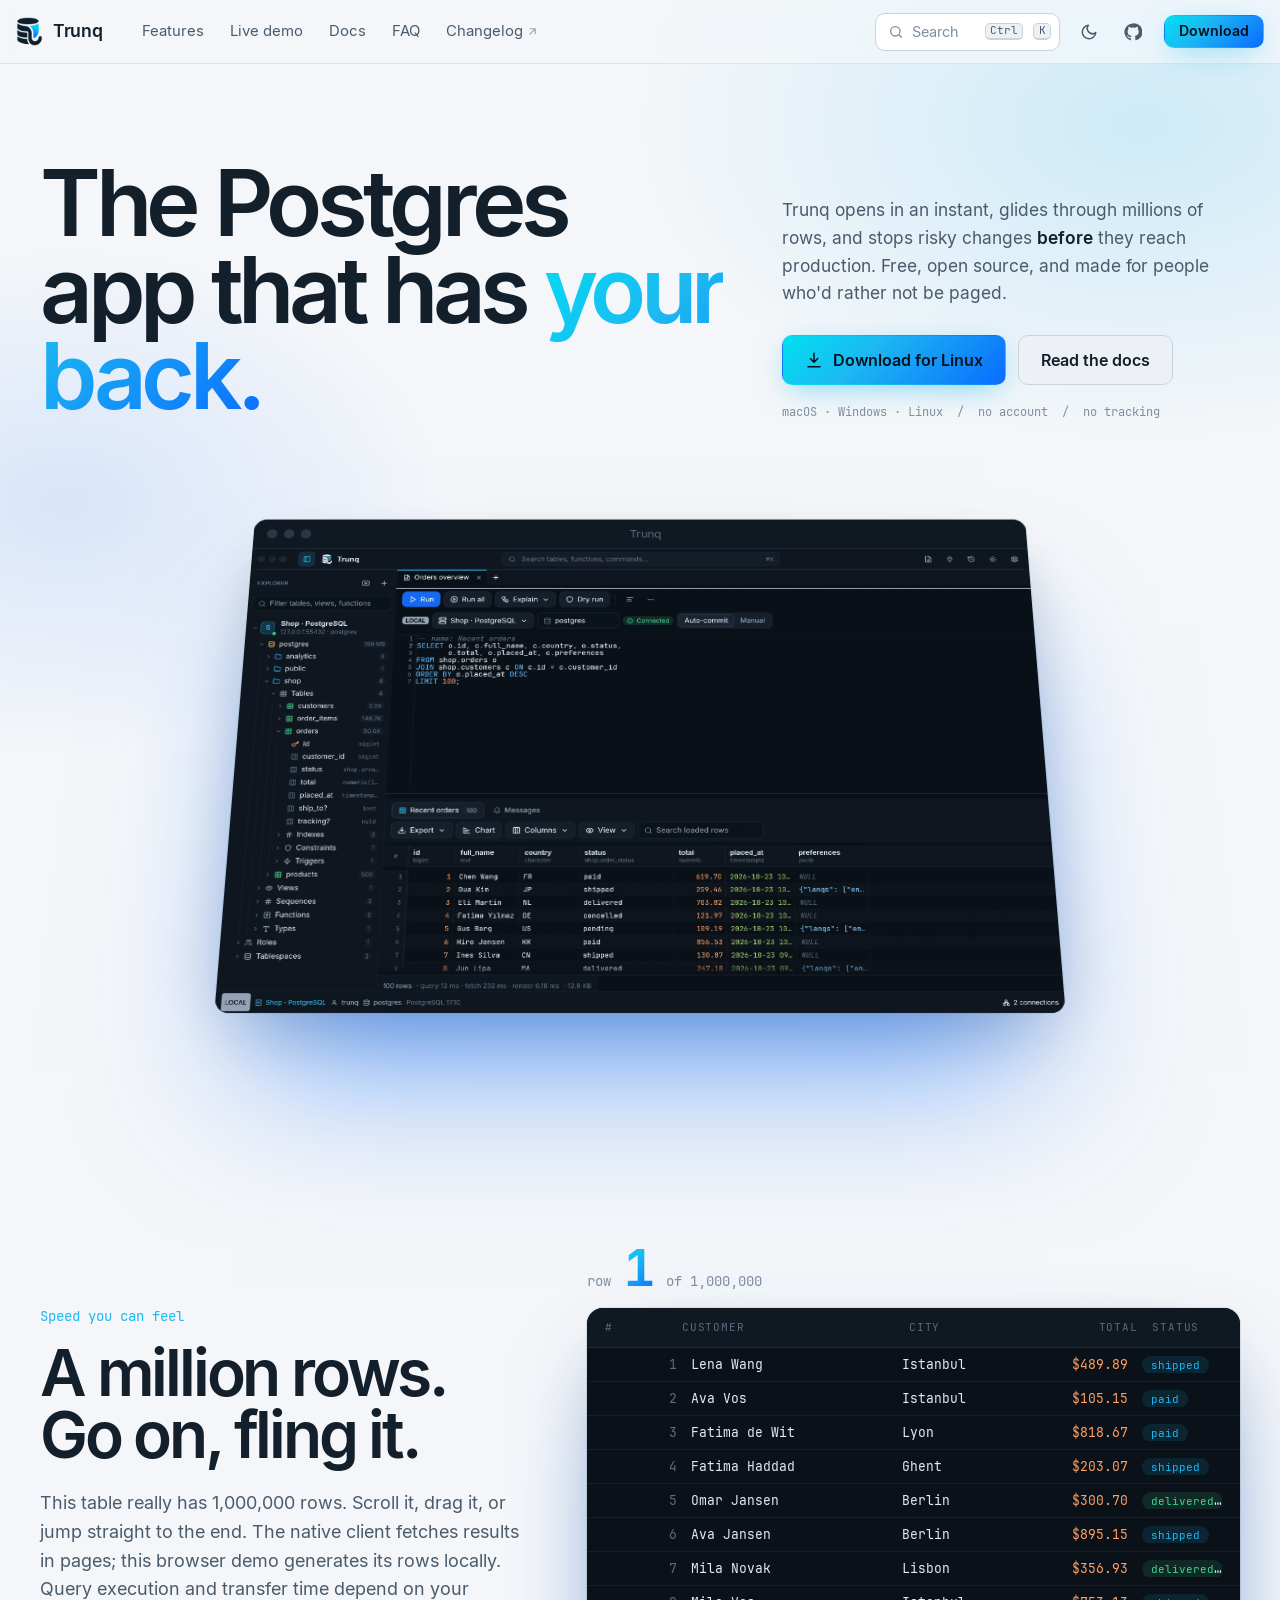
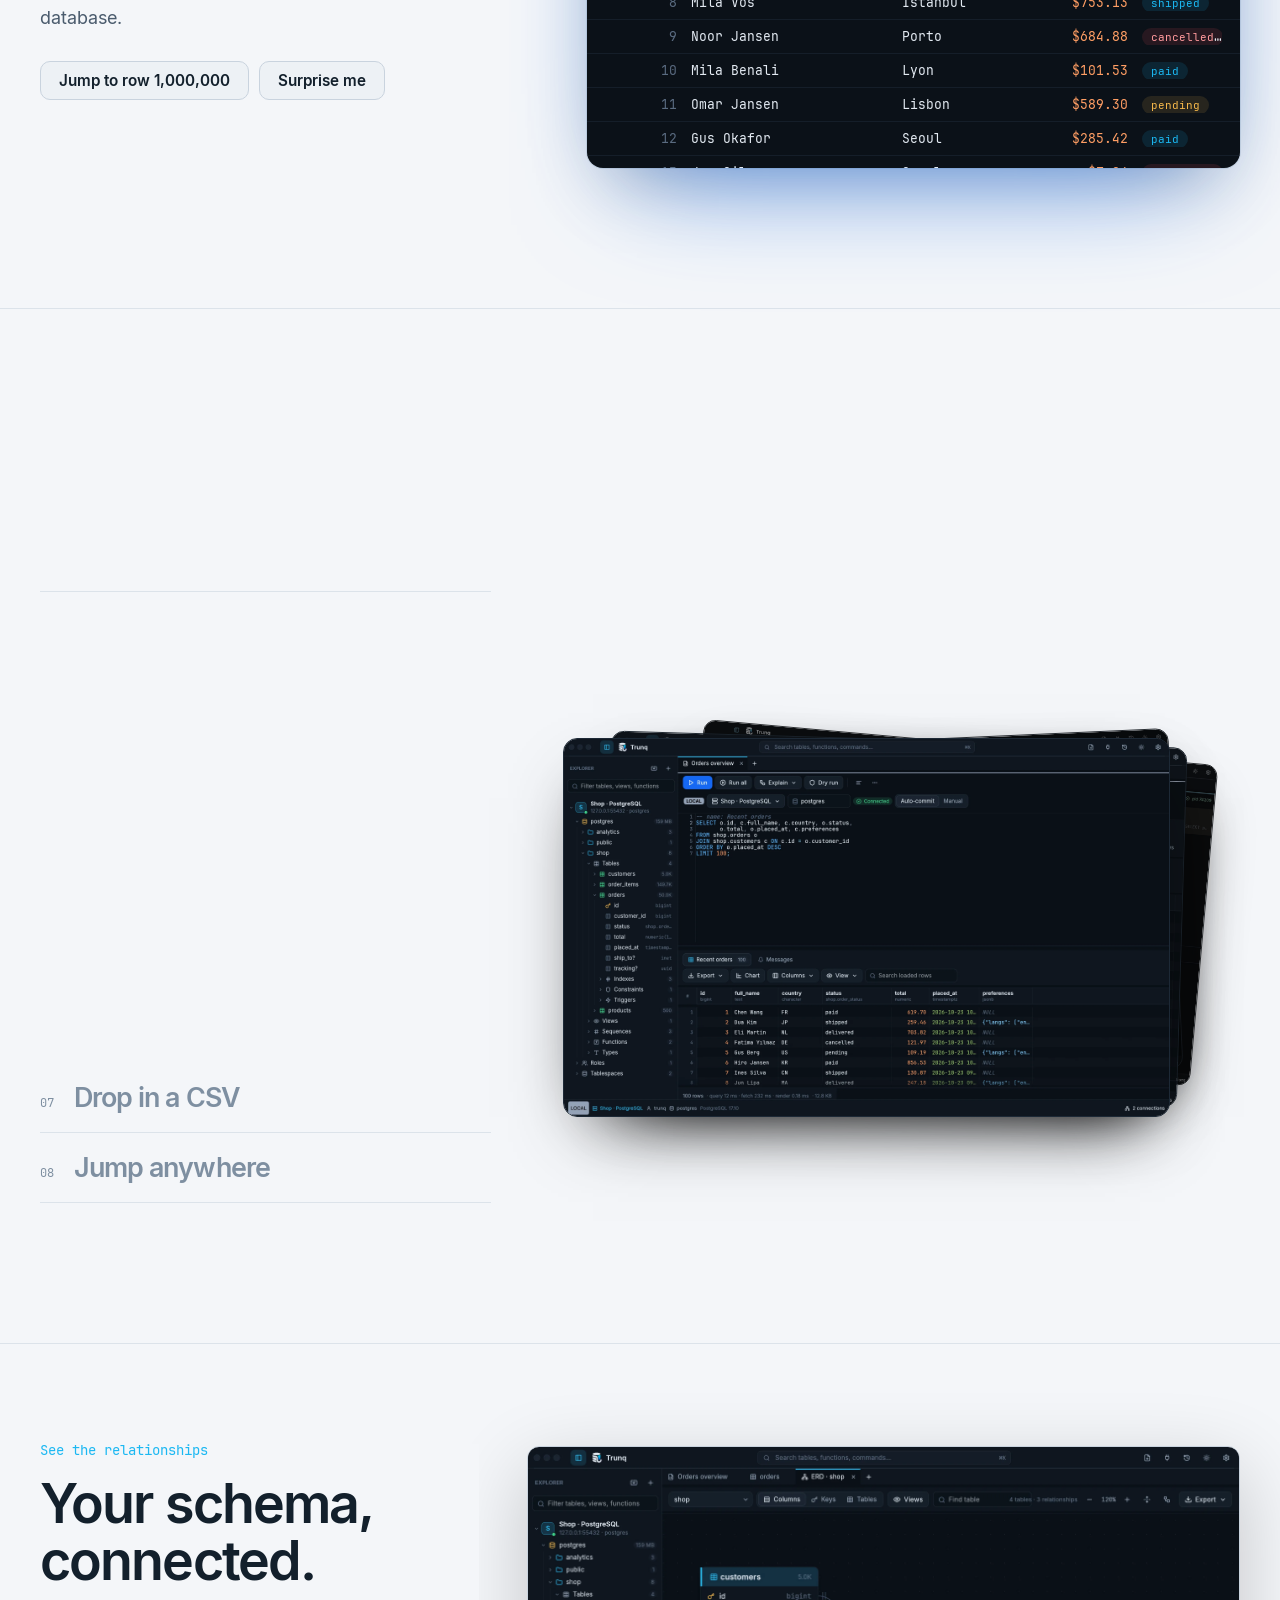
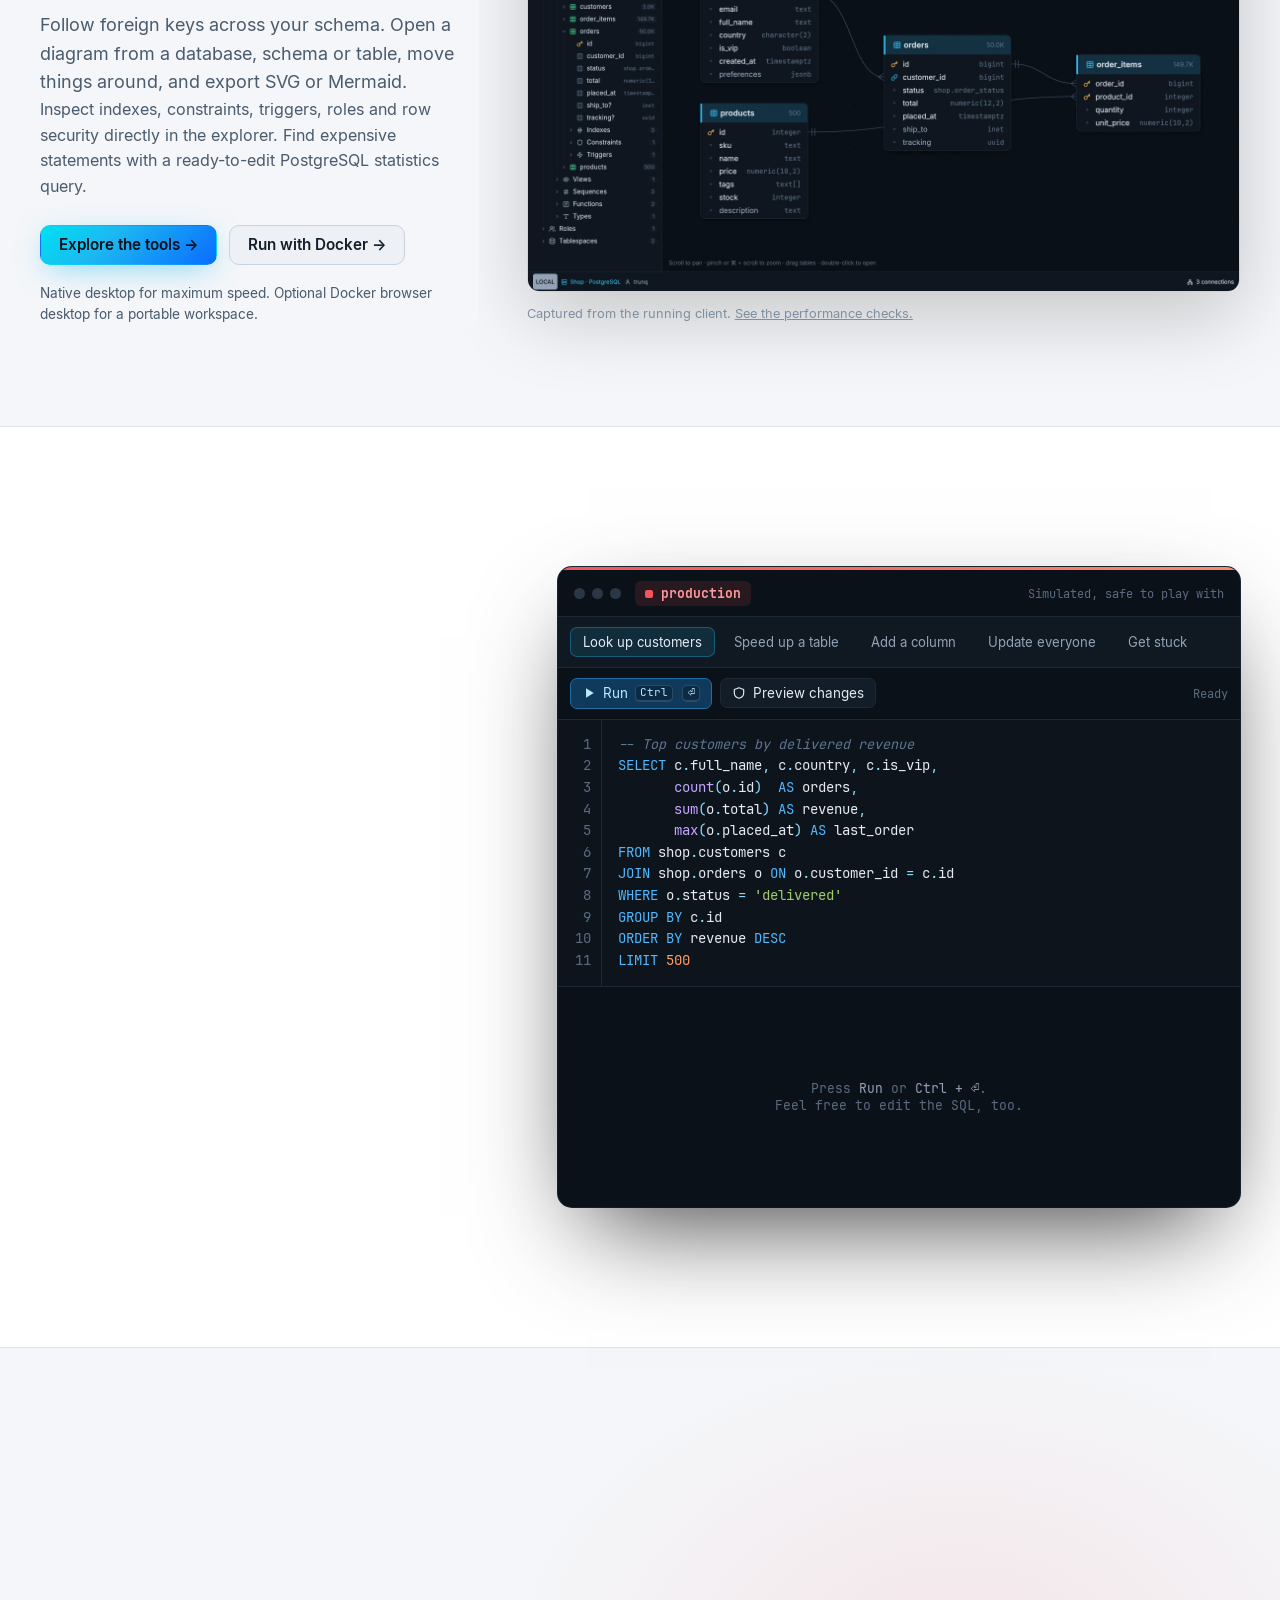
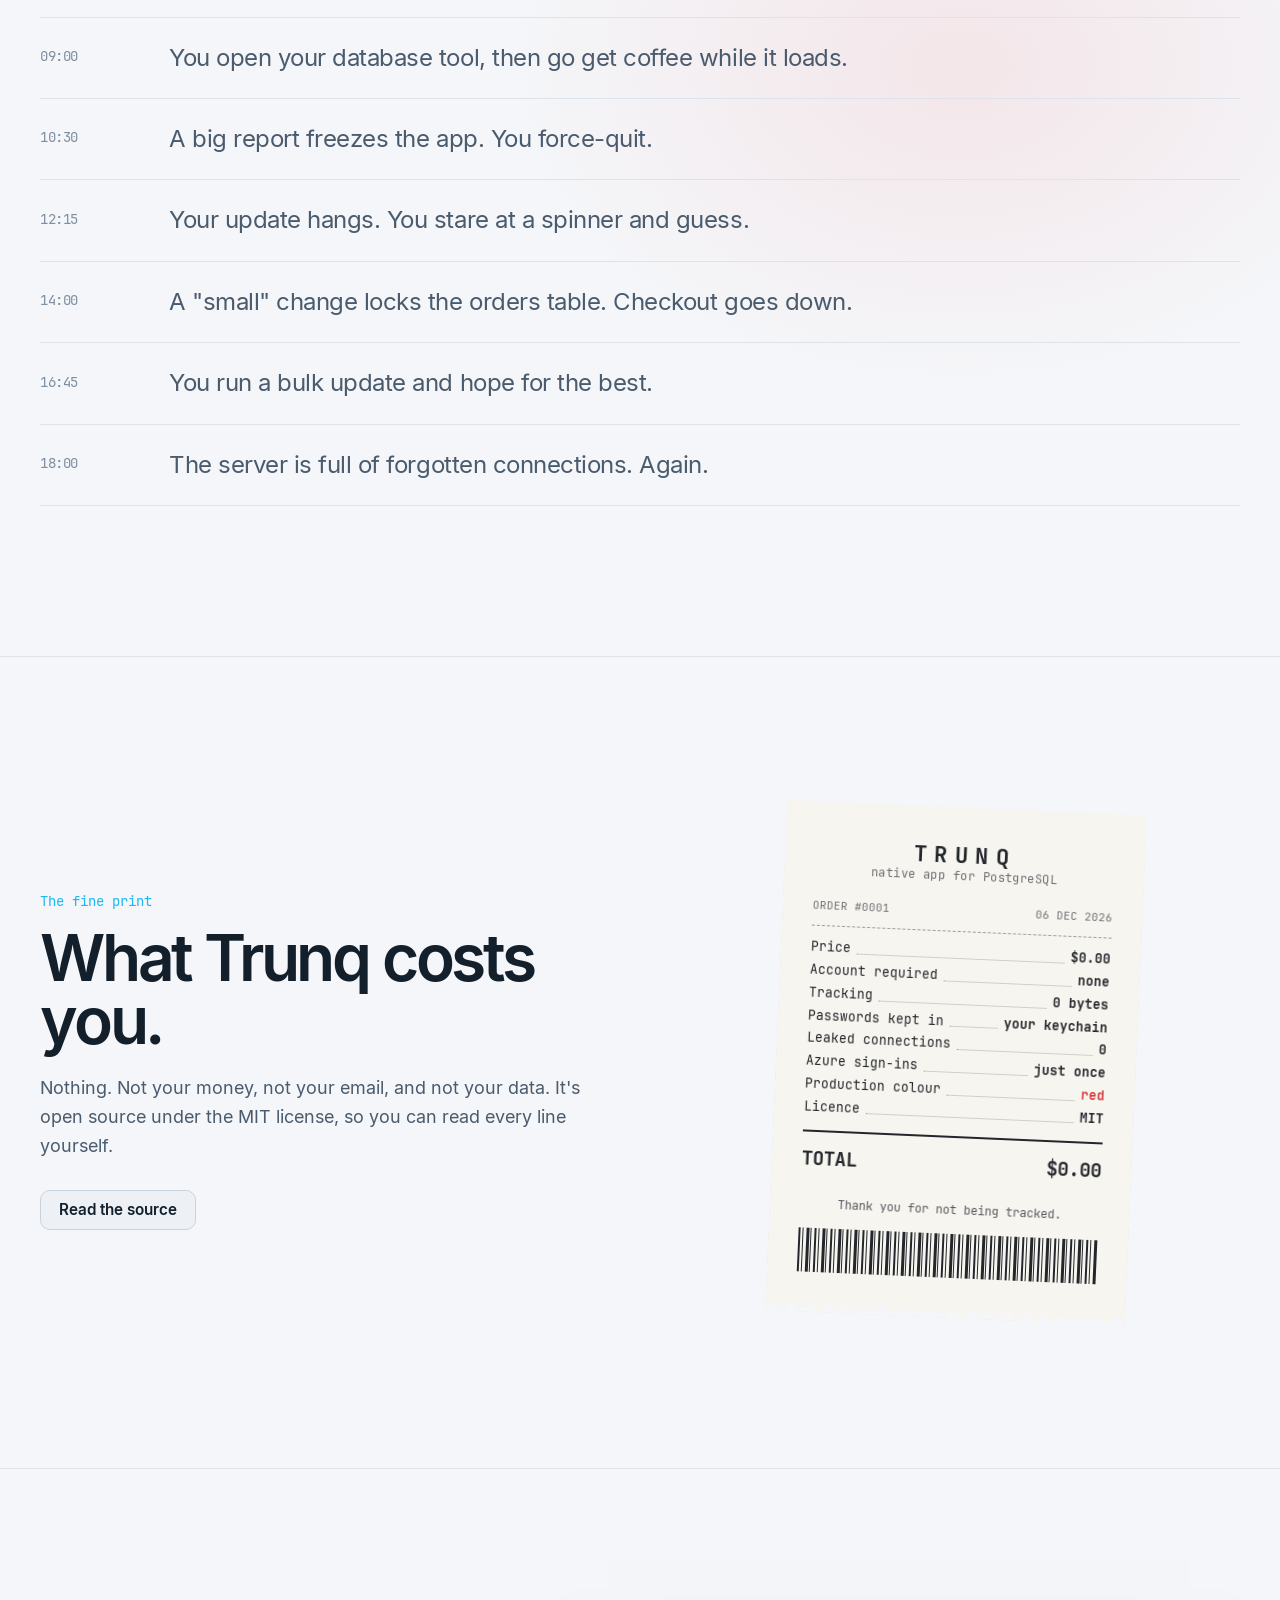
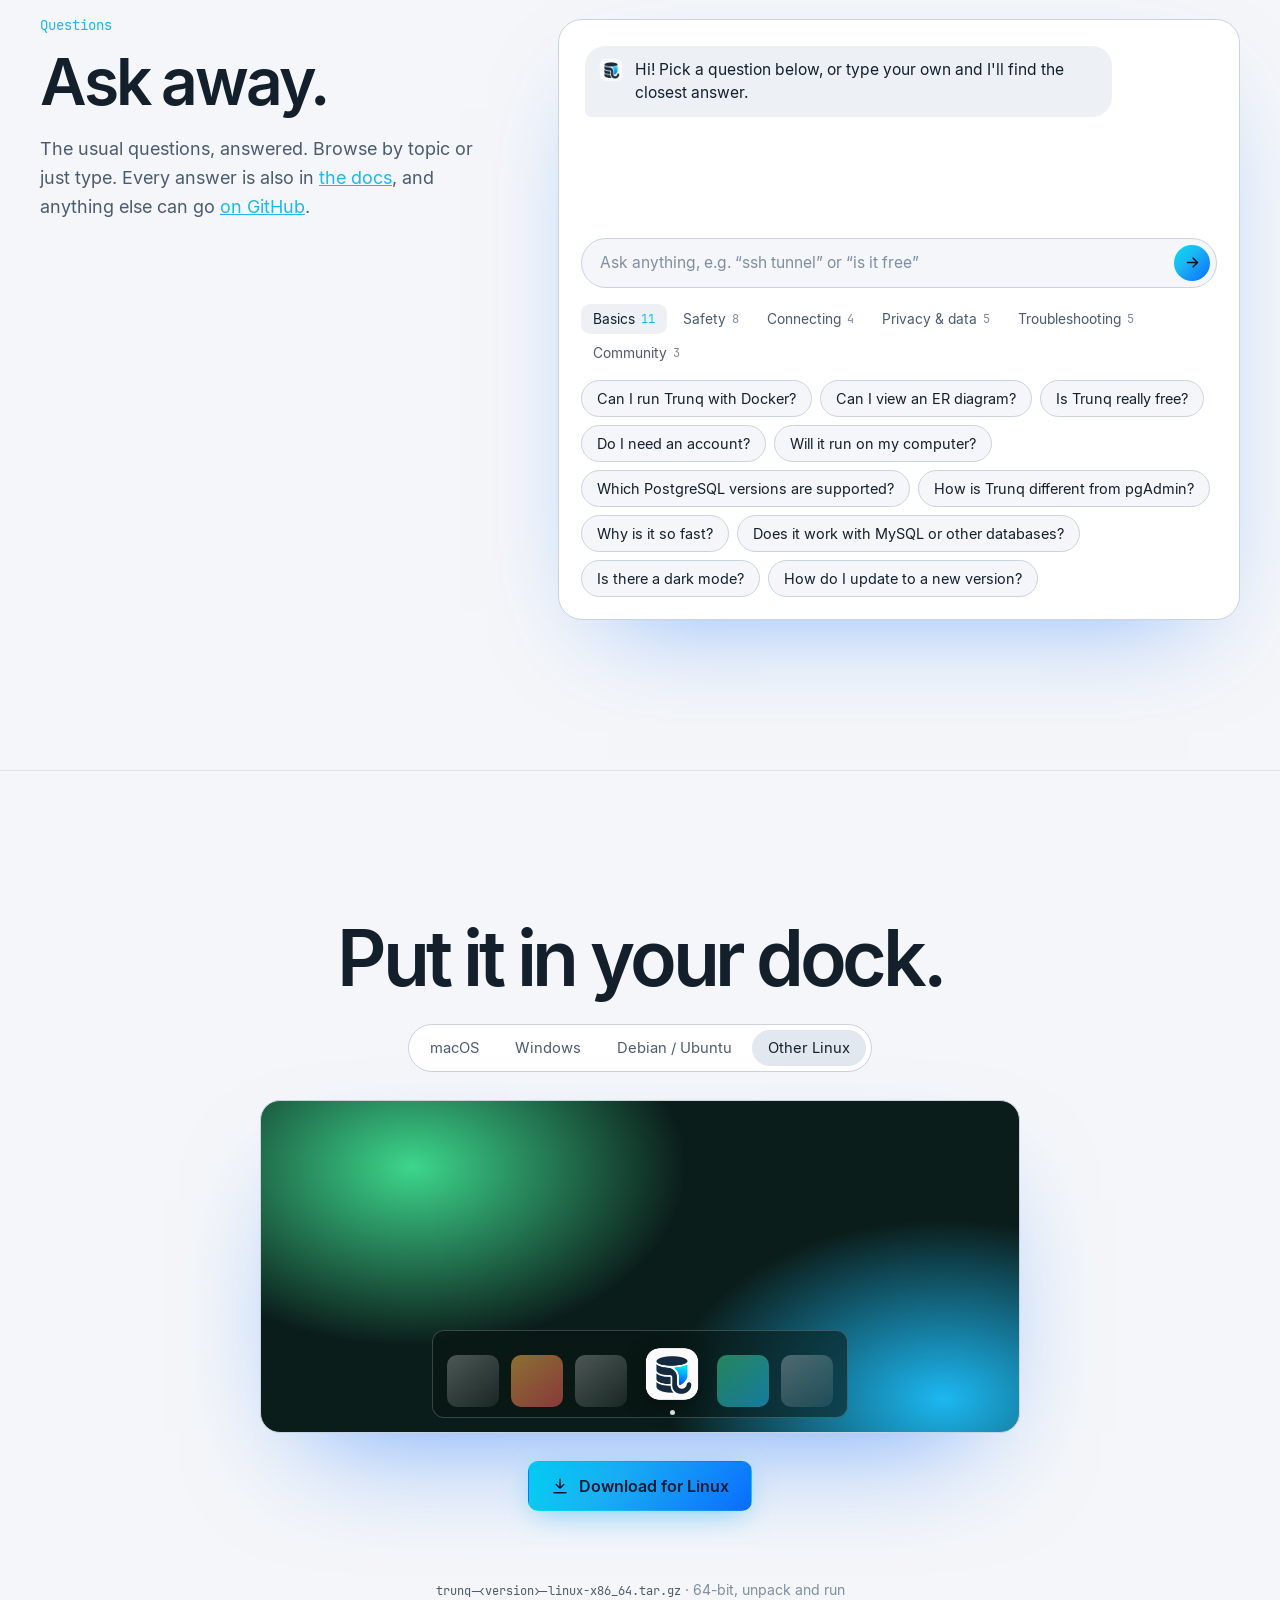
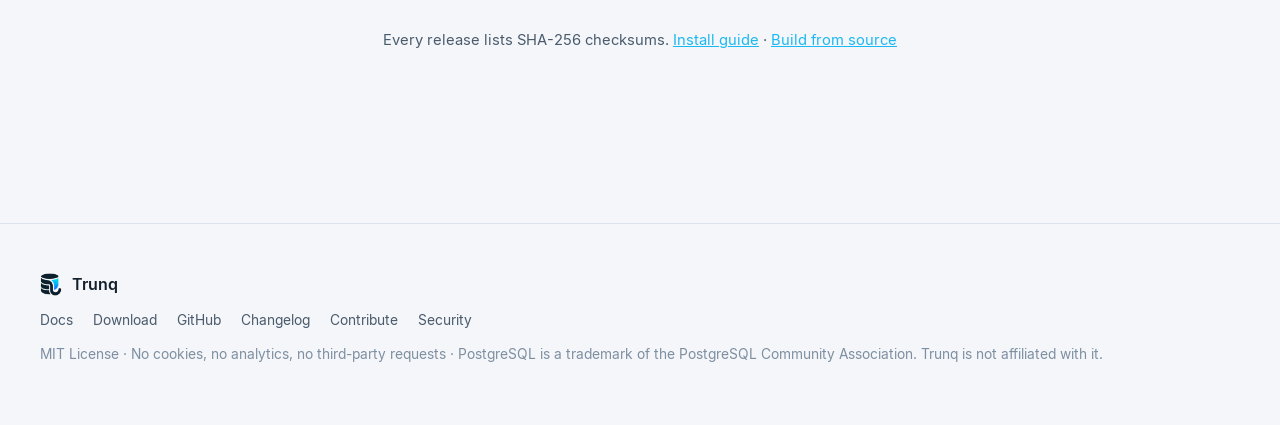
==== website/index.html @ c8d18f9e "Initial commit Co-Authored-By: Claude Opus 5.5 <noreply@anthropic.com>" ====
<!doctype html>
<html lang="en" data-theme="dark">
<head>
  <meta charset="utf-8">
  <meta name="viewport" content="width=device-width, initial-scale=1">
  <title>Trunq: the fast, safe PostgreSQL app</title>
  <meta name="description" content="Trunq is a free, open-source desktop app for PostgreSQL. It pages through huge tables and warns before risky schema changes. For macOS, Windows and Linux.">
  <meta name="theme-color" content="#070B11">
  <meta property="og:title" content="Trunq: the PostgreSQL app that has your back">
  <meta property="og:description" content="Fast, free and open source. Paged results, native rendering and PostgreSQL safety tools.">
  <meta property="og:image" content="assets/shots/query.webp">
  <meta property="og:type" content="website">
  <link rel="icon" type="image/png" href="assets/favicon.png">
  <link rel="apple-touch-icon" href="assets/apple-touch-icon.png">
  <link rel="preload" href="fonts/Inter-Regular.woff2" as="font" type="font/woff2" crossorigin>
  <link rel="preload" href="fonts/Inter-SemiBold.woff2" as="font" type="font/woff2" crossorigin>
  <link rel="stylesheet" href="styles.css">
  <script>
    (function () {
      var t = localStorage.getItem("trunq-theme") ||
        (matchMedia("(prefers-color-scheme: light)").matches ? "light" : "dark");
      document.documentElement.dataset.theme = t;
      document.documentElement.classList.add("js");
    })();
  </script>
</head>
<body>
<a class="skip" href="#main">Skip to content</a>

<header class="bar" data-bar>
  <div class="bar__inner">
    <a class="brand" href="./" aria-label="Trunq home">
      <img class="brand__logo logo-on-dark" src="assets/logo-light.png" alt="" width="27" height="29">
      <img class="brand__logo logo-on-light" src="assets/logo-dark.png" alt="" width="27" height="29">
      <span>Trunq</span>
    </a>
    <nav class="bar__nav" aria-label="Primary">
      <a href="#tour" data-spy="speed tour">Features</a>
      <a href="#try" data-spy="try">Live demo</a>
      <a href="docs/">Docs</a>
      <a href="#faq" data-spy="faq">FAQ</a>
      <a href="https://github.com/IssamElNass/trunq/blob/main/CHANGELOG.md" rel="noopener">Changelog<svg class="ext" viewBox="0 0 24 24" aria-hidden="true"><path d="M7 17 17 7M8 7h9v9"/></svg></a>
    </nav>
    <div class="bar__actions">
      <button class="palette-trigger" type="button" data-open-palette aria-label="Search">
        <svg viewBox="0 0 24 24" aria-hidden="true"><circle cx="11" cy="11" r="7"/><path d="m20 20-3.5-3.5"/></svg>
        <span class="palette-trigger__label">Search</span>
        <kbd data-mod>⌘</kbd><kbd>K</kbd>
      </button>
      <button class="icon-btn bar__desk-only" type="button" data-theme-toggle aria-label="Switch theme" data-tip="Switch theme">
        <svg class="i-sun" viewBox="0 0 24 24" aria-hidden="true"><circle cx="12" cy="12" r="4"/><path d="M12 2v2M12 20v2M4.9 4.9l1.4 1.4M17.7 17.7l1.4 1.4M2 12h2M20 12h2M4.9 19.1l1.4-1.4M17.7 6.3l1.4-1.4"/></svg>
        <svg class="i-moon" viewBox="0 0 24 24" aria-hidden="true"><path d="M21 12.8A9 9 0 1 1 11.2 3a7 7 0 0 0 9.8 9.8z"/></svg>
      </button>
      <a class="icon-btn bar__desk-only" href="https://github.com/IssamElNass/trunq" aria-label="Trunq on GitHub" data-tip="Source on GitHub">
        <svg viewBox="0 0 24 24" aria-hidden="true" class="fill"><path d="M12 .5a11.5 11.5 0 0 0-3.6 22.4c.6.1.8-.3.8-.6v-2c-3.2.7-3.9-1.5-3.9-1.5-.5-1.3-1.3-1.7-1.3-1.7-1-.7.1-.7.1-.7 1.2.1 1.8 1.2 1.8 1.2 1 1.8 2.8 1.3 3.5 1 .1-.8.4-1.3.7-1.6-2.6-.3-5.3-1.3-5.3-5.7 0-1.3.5-2.3 1.2-3.1-.1-.3-.5-1.5.1-3.1 0 0 1-.3 3.2 1.2a11 11 0 0 1 5.8 0c2.2-1.5 3.2-1.2 3.2-1.2.6 1.6.2 2.8.1 3.1.8.8 1.2 1.9 1.2 3.1 0 4.4-2.7 5.4-5.3 5.7.4.4.8 1.1.8 2.2v3.3c0 .3.2.7.8.6A11.5 11.5 0 0 0 12 .5z"/></svg>
      </a>
      <a class="btn btn--primary btn--sm bar__download" href="#download">Download</a>
      <button class="menu-btn" type="button" aria-expanded="false" aria-controls="site-menu" data-menu-btn>
        <span class="menu-btn__icon" aria-hidden="true"><i></i><i></i></span>Menu
      </button>
    </div>
  </div>
  <div class="sheet" id="site-menu" data-menu hidden>
    <nav class="sheet__nav" aria-label="Menu">
      <a href="#tour" data-spy="speed tour"><b>Features</b><span>What Trunq does for you</span></a>
      <a href="#try" data-spy="try"><b>Live demo</b><span>Try it in your browser</span></a>
      <a href="docs/"><b>Docs</b><span>Install it and learn the ropes</span></a>
      <a href="#faq" data-spy="faq"><b>FAQ</b><span>Quick answers to common questions</span></a>
      <a href="https://github.com/IssamElNass/trunq/blob/main/CHANGELOG.md" rel="noopener"><b>Changelog<svg class="ext" viewBox="0 0 24 24" aria-hidden="true"><path d="M7 17 17 7M8 7h9v9"/></svg></b><span>What's new in each release</span></a>
    </nav>
    <div class="sheet__foot">
      <a class="btn btn--primary" href="#download" data-menu-close>Download Trunq</a>
      <a class="btn btn--ghost" href="https://github.com/IssamElNass/trunq"><svg viewBox="0 0 24 24" aria-hidden="true" class="fill"><path d="M12 .5a11.5 11.5 0 0 0-3.6 22.4c.6.1.8-.3.8-.6v-2c-3.2.7-3.9-1.5-3.9-1.5-.5-1.3-1.3-1.7-1.3-1.7-1-.7.1-.7.1-.7 1.2.1 1.8 1.2 1.8 1.2 1 1.8 2.8 1.3 3.5 1 .1-.8.4-1.3.7-1.6-2.6-.3-5.3-1.3-5.3-5.7 0-1.3.5-2.3 1.2-3.1-.1-.3-.5-1.5.1-3.1 0 0 1-.3 3.2 1.2a11 11 0 0 1 5.8 0c2.2-1.5 3.2-1.2 3.2-1.2.6 1.6.2 2.8.1 3.1.8.8 1.2 1.9 1.2 3.1 0 4.4-2.7 5.4-5.3 5.7.4.4.8 1.1.8 2.2v3.3c0 .3.2.7.8.6A11.5 11.5 0 0 0 12 .5z"/></svg> GitHub</a>
      <button class="btn btn--ghost" type="button" data-theme-toggle><svg class="i-sun" viewBox="0 0 24 24" aria-hidden="true"><circle cx="12" cy="12" r="4"/><path d="M12 2v2M12 20v2M4.9 4.9l1.4 1.4M17.7 17.7l1.4 1.4M2 12h2M20 12h2M4.9 19.1l1.4-1.4M17.7 6.3l1.4-1.4"/></svg><svg class="i-moon" viewBox="0 0 24 24" aria-hidden="true"><path d="M21 12.8A9 9 0 1 1 11.2 3a7 7 0 0 0 9.8 9.8z"/></svg> Theme</button>
    </div>
  </div>
</header>

<main id="main">
<svg class="trunk" data-trunk aria-hidden="true"><defs><linearGradient id="trunk-grad" x1="0" y1="0" x2="0" y2="1"><stop offset="0" stop-color="#00E0F0"/><stop offset=".5" stop-color="#1CB8F2"/><stop offset="1" stop-color="#0A6CFF"/></linearGradient></defs><path class="trunk__ghost"/><path class="trunk__ink"/><circle class="trunk__tip" r="5"/></svg>

<!-- ───────────── Hero ───────────── -->
<section class="hero" aria-labelledby="hero-title">
  <div class="wrap hero__top">
    <h1 id="hero-title">The Postgres app that has <span class="grad-text">your back.</span></h1>
    <div class="hero__side">
      <p class="lede">
        Trunq opens in an instant, glides through millions of rows, and stops risky changes
        <em>before</em> they reach production. Free, open source, and made for people who'd rather not be paged.
      </p>
      <div class="hero__cta">
        <a class="btn btn--primary btn--lg" href="#download">
          <svg viewBox="0 0 24 24" aria-hidden="true"><path d="M12 3v12m0 0-5-5m5 5 5-5M4 21h16"/></svg>
          <span data-os-label>Download Trunq</span>
        </a>
        <a class="btn btn--ghost btn--lg" href="docs/">Read the docs</a>
      </div>
      <p class="hero__meta">macOS · Windows · Linux &nbsp;/&nbsp; no account &nbsp;/&nbsp; no tracking</p>
    </div>
  </div>

  <div class="wrap">
    <figure class="unfold" data-unfold>
      <div class="unfold__stage">
        <div class="window">
          <div class="window__bar" aria-hidden="true"><span class="lights"><i></i><i></i><i></i></span><span>Trunq</span></div>
          <div class="window__body">
            <img src="assets/shots/query.webp" alt="The Trunq app: a SQL editor on top and a results table below, with a sidebar listing databases." width="1600" height="1000" fetchpriority="high">
            <span class="pin" style="--x: 52%; --y: 2%" data-pin="1">1</span>
            <span class="pin" style="--x: 40%; --y: 10.8%" data-pin="2">2</span>
            <span class="pin" style="--x: 62%; --y: 70%" data-pin="3">3</span>
            <span class="pin" style="--x: 4%; --y: 98%" data-pin="4">4</span>
          </div>
        </div>
      </div>
      <svg class="unfold__lines" data-pin-lines aria-hidden="true"></svg>
      <ol class="annotations">
        <li data-for="1" data-side="right"><b>Find anything</b>Tables, views and commands, one shortcut away.</li>
        <li data-for="2" data-side="left"><b>Try before you commit</b>Preview a change, then it's undone for you.</li>
        <li data-for="3" data-side="right"><b>Never freezes</b>Rows keep coming as you scroll, millions of them.</li>
        <li data-for="4" data-side="left"><b>Know where you are</b>Production can be red, everywhere, always.</li>
      </ol>
    </figure>
  </div>
</section>

<!-- ───────────── Million rows ───────────── -->
<section class="million" id="speed" aria-labelledby="million-title" data-trunk-stop>
  <div class="wrap million__inner">
    <div class="million__copy">
      <p class="eyebrow">Speed you can feel</p>
      <h2 id="million-title">A million rows.<br>Go on, fling it.</h2>
      <p class="lede">This table really has 1,000,000 rows. Scroll it, drag it, or jump straight to the end. The native client fetches results in pages; this browser demo generates its rows locally. Query execution and transfer time depend on your database.</p>
      <div class="million__actions">
        <button class="btn btn--ghost" type="button" data-jump="end">Jump to row 1,000,000</button>
        <button class="btn btn--ghost" type="button" data-jump="random">Surprise me</button>
      </div>
    </div>
    <div class="million__table">
      <div class="million__counter" aria-live="off"><span>row</span><b data-row-now>1</b><span>of 1,000,000</span></div>
      <div class="vgrid" data-vgrid tabindex="0" role="region" aria-label="A table with one million rows. Use arrow keys or Page Up / Page Down to scroll.">
        <div class="vgrid__head" aria-hidden="true"><span>#</span><span>customer</span><span>city</span><span>total</span><span>status</span></div>
        <div class="vgrid__scroll" data-vgrid-scroll><div class="vgrid__spacer" data-vgrid-spacer></div><div class="vgrid__rows" data-vgrid-rows></div></div>
      </div>
    </div>
  </div>
</section>

<!-- ───────────── Feature deck ───────────── -->
<section class="deck-sec" id="tour" aria-labelledby="deck-title" data-trunk-stop>
  <div class="wrap">
    <header class="deck-head">
      <p class="eyebrow">Everything, one app</p>
      <h2 id="deck-title">Pick a card.</h2>
    </header>
    <div class="deck-layout">
      <ol class="index" data-index>
        <li><button type="button" data-card="0" aria-pressed="true"><i>01</i><span>Write queries faster</span><small>Suggestions that know your tables and columns, plus instant error hints.</small></button></li>
        <li><button type="button" data-card="1" aria-pressed="false"><i>02</i><span>Edit like a spreadsheet</span><small>Change cells in place and review every edit before saving it all at once.</small></button></li>
        <li><button type="button" data-card="2" aria-pressed="false"><i>03</i><span>Catch risky changes</span><small>A friendly stop sign before anything that could freeze a busy table.</small></button></li>
        <li><button type="button" data-card="3" aria-pressed="false"><i>04</i><span>Get unstuck</span><small>When a query hangs, see who's in the way and clear it in one click.</small></button></li>
        <li><button type="button" data-card="4" aria-pressed="false"><i>05</i><span>Check its health</span><small>One click finds the problems that usually cause outages, with the fix.</small></button></li>
        <li><button type="button" data-card="5" aria-pressed="false"><i>06</i><span>Make a chart</span><small>Any result becomes a clear chart. No exporting, no spreadsheets.</small></button></li>
        <li><button type="button" data-card="6" aria-pressed="false"><i>07</i><span>Drop in a CSV</span><small>Drag a file onto the window and Trunq works out the rest.</small></button></li>
        <li><button type="button" data-card="7" aria-pressed="false"><i>08</i><span>Jump anywhere</span><small>Press <kbd data-mod>⌘</kbd><kbd>K</kbd> and type. That's it.</small></button></li>
      </ol>
      <div class="deck" data-deck aria-live="polite">
        <img class="deck__card" src="assets/shots/query.webp" alt="SQL editor with suggestions and results" width="1600" height="1000">
        <img class="deck__card" src="assets/shots/table.webp" alt="Editing a table like a spreadsheet" width="1600" height="1000" loading="lazy">
        <img class="deck__card" src="assets/shots/lint.webp" alt="A warning before a risky change" width="1600" height="1000" loading="lazy">
        <img class="deck__card" src="assets/shots/lock.webp" alt="Showing which session is blocking a query" width="1600" height="1000" loading="lazy">
        <img class="deck__card" src="assets/shots/health.webp" alt="Database health check results" width="1600" height="1000" loading="lazy">
        <img class="deck__card" src="assets/shots/chart.webp" alt="A chart made from query results" width="1600" height="1000" loading="lazy">
        <img class="deck__card" src="assets/shots/import.webp" alt="Importing a CSV file" width="1600" height="1000" loading="lazy">
        <img class="deck__card" src="assets/shots/palette.webp" alt="Command palette searching tables" width="1600" height="1000" loading="lazy">
      </div>
    </div>
  </div>
</section>

<section class="explore-sec" id="explore" aria-labelledby="explore-title" data-trunk-stop>
  <div class="wrap explore-layout">
    <div>
      <p class="eyebrow">See the relationships</p>
      <h2 id="explore-title">Your schema,<br>connected.</h2>
      <p class="lede">Follow foreign keys across your schema. Open a diagram from a database, schema or table, move things around, and export SVG or Mermaid.</p>
      <p>Inspect indexes, constraints, triggers, roles and row security directly in the explorer. Find expensive statements with a ready-to-edit PostgreSQL statistics query.</p>
      <div class="explore-actions">
        <a class="btn btn--primary" href="docs/#relationships">Explore the tools →</a>
        <a class="btn btn--ghost" href="docs/#docker">Run with Docker →</a>
      </div>
      <p class="explore-note">Native desktop for maximum speed. Optional Docker browser desktop for a portable workspace.</p>
    </div>
    <figure class="explore-shot">
      <a href="docs/#relationships"><img src="assets/shots/erd.webp" alt="Trunq ER diagram of the shop schema with foreign-key connections." width="2880" height="1800" loading="lazy"></a>
      <figcaption>Captured from the running client. <a href="docs/#performance">See the performance checks.</a></figcaption>
    </figure>
  </div>
</section>

<!-- ───────────── Try it ───────────── -->
<section class="try" id="try" aria-labelledby="try-title" data-trunk-stop>
  <div class="wrap try__inner">
    <div class="try__copy">
      <p class="eyebrow">Try it right here</p>
      <h2 id="try-title">Go ahead,<br>make a mistake.</h2>
      <p class="lede">Three classic ways to break a live database. Pick one, press <b>Run</b>, and let Trunq catch you. It all runs in your browser, so nothing real gets hurt.</p>
      <div class="stamps" aria-label="Mistakes caught">
        <button type="button" class="stamp" data-stamp="lock" data-try="index"><span class="stamp__ring">Freeze a table</span><span class="stamp__ink" aria-hidden="true">Caught</span></button>
        <button type="button" class="stamp" data-stamp="mass" data-try="nowhere"><span class="stamp__ring">Update everyone</span><span class="stamp__ink" aria-hidden="true">Caught</span></button>
        <button type="button" class="stamp" data-stamp="jam" data-try="blocked"><span class="stamp__ring">Get stuck</span><span class="stamp__ink" aria-hidden="true">Caught</span></button>
      </div>
      <p class="stamps__score" data-score aria-live="polite">0 of 3 caught. Click a stamp to start.</p>
    </div>
    <div class="console" id="console" aria-label="Trunq demo">
      <div class="console__chrome">
        <span class="lights" aria-hidden="true"><i></i><i></i><i></i></span>
        <span class="console__conn" title="Production connections are colour-coded red"><span class="conn-swatch"></span>production</span>
        <span class="console__sim">Simulated, safe to play with</span>
      </div>
      <div class="console__presets" role="tablist" aria-label="Scenarios">
        <button role="tab" data-preset="select" aria-selected="true">Look up customers</button>
        <button role="tab" data-preset="index" aria-selected="false">Speed up a table</button>
        <button role="tab" data-preset="default" aria-selected="false">Add a column</button>
        <button role="tab" data-preset="nowhere" aria-selected="false">Update everyone</button>
        <button role="tab" data-preset="blocked" aria-selected="false">Get stuck</button>
      </div>
      <div class="console__toolbar">
        <button class="tbtn tbtn--run" type="button" data-run>
          <svg viewBox="0 0 24 24" aria-hidden="true"><path d="M7 4l13 8-13 8z"/></svg>Run <kbd data-mod>⌘</kbd><kbd>⏎</kbd>
        </button>
        <button class="tbtn" type="button" data-dry>
          <svg viewBox="0 0 24 24" aria-hidden="true"><path d="M12 3l8 3v6c0 5-3.5 8-8 9-4.5-1-8-4-8-9V6z"/></svg>Preview changes
        </button>
        <span class="console__status" data-status aria-live="polite">Ready</span>
      </div>
      <div class="editor">
        <div class="editor__gutter" aria-hidden="true" data-gutter>1</div>
        <div class="editor__area">
          <pre class="editor__hl" aria-hidden="true"><code data-hl></code></pre>
          <textarea class="editor__input" data-input spellcheck="false" autocapitalize="off" autocomplete="off" aria-label="SQL editor. Press Command or Control plus Enter to run."></textarea>
        </div>
      </div>
      <div class="console__out" data-out aria-live="polite"></div>
    </div>
  </div>
</section>

<!-- ───────────── The switch ───────────── -->
<section class="flip" id="flip" aria-labelledby="flip-title" data-trunk-stop>
  <div class="wrap flip__inner">
    <header class="flip__head">
      <h2 id="flip-title">A Tuesday, <span class="flip__word" data-flip-word>without</span> Trunq.</h2>
      <button class="switch" type="button" role="switch" aria-checked="false" data-switch>
        <span class="switch__label">Without</span>
        <span class="switch__track"><span class="switch__thumb"></span></span>
        <span class="switch__label">With</span>
      </button>
    </header>
    <ol class="day">
      <li style="--i:0"><time>09:00</time><span class="day__a">You open your database tool, then go get coffee while it loads.</span><span class="day__b">Trunq is open before your hand leaves the trackpad.</span></li>
      <li style="--i:1"><time>10:30</time><span class="day__a">A big report freezes the app. You force-quit.</span><span class="day__b">A million rows scroll like ten.</span></li>
      <li style="--i:2"><time>12:15</time><span class="day__a">Your update hangs. You stare at a spinner and guess.</span><span class="day__b">Trunq shows who's blocking you. One click and you're through.</span></li>
      <li style="--i:3"><time>14:00</time><span class="day__a">A "small" change locks the orders table. Checkout goes down.</span><span class="day__b">Trunq warns you first and shows the safe way to do it.</span></li>
      <li style="--i:4"><time>16:45</time><span class="day__a">You run a bulk update and hope for the best.</span><span class="day__b">You preview exactly what changes, then it's undone automatically.</span></li>
      <li style="--i:5"><time>18:00</time><span class="day__a">The server is full of forgotten connections. Again.</span><span class="day__b">Every connection was closed for you when you left.</span></li>
    </ol>
  </div>
</section>

<!-- ───────────── Receipt ───────────── -->
<section class="bill" aria-labelledby="bill-title" data-trunk-stop>
  <div class="wrap bill__inner">
    <div class="bill__copy">
      <p class="eyebrow">The fine print</p>
      <h2 id="bill-title">What Trunq costs you.</h2>
      <p class="lede">Nothing. Not your money, not your email, and not your data. It's open source under the MIT license, so you can read every line yourself.</p>
      <a class="btn btn--ghost" href="https://github.com/IssamElNass/trunq">Read the source</a>
    </div>
    <div class="receipt" data-receipt>
      <div class="receipt__paper">
        <p class="receipt__shop">TRUNQ<br><small>native app for PostgreSQL</small></p>
        <p class="receipt__meta"><span>ORDER #0001</span><span data-receipt-date></span></p>
        <dl>
          <div><dt>Price</dt><dd>$0.00</dd></div>
          <div><dt>Account required</dt><dd>none</dd></div>
          <div><dt>Tracking</dt><dd>0 bytes</dd></div>
          <div><dt>Passwords kept in</dt><dd>your keychain</dd></div>
          <div><dt>Leaked connections</dt><dd>0</dd></div>
          <div><dt>Azure sign-ins</dt><dd>just once</dd></div>
          <div><dt>Production colour</dt><dd class="red">red</dd></div>
          <div><dt>Licence</dt><dd>MIT</dd></div>
        </dl>
        <p class="receipt__total"><span>TOTAL</span><span>$0.00</span></p>
        <p class="receipt__thanks">Thank you for not being tracked.</p>
        <div class="receipt__barcode" aria-hidden="true"></div>
      </div>
    </div>
  </div>
</section>

<!-- ───────────── FAQ chat ───────────── -->
<section class="ask" id="faq" aria-labelledby="faq-title" data-trunk-stop>
  <div class="wrap ask__inner">
    <div>
      <p class="eyebrow">Questions</p>
      <h2 id="faq-title">Ask away.</h2>
      <p class="lede">The usual questions, answered. Browse by topic or just type. Every answer is also in <a href="docs/#faq">the docs</a>, and anything else can go <a href="https://github.com/IssamElNass/trunq/issues">on GitHub</a>.</p>
    </div>
    <div class="chat">
      <div class="chat__thread" data-thread aria-live="polite">
        <div class="bubble bubble--them"><img src="assets/app-icon.png" alt="" width="28" height="28"><span>Hi! Pick a question below, or type your own and I'll find the closest answer.</span></div>
      </div>
      <form class="chat__ask" data-ask role="search">
        <input type="text" data-ask-input placeholder="Ask anything, e.g. &ldquo;ssh tunnel&rdquo; or &ldquo;is it free&rdquo;" aria-label="Ask a question" autocomplete="off">
        <button type="submit" aria-label="Ask"><svg viewBox="0 0 24 24" aria-hidden="true"><path d="M5 12h14M13 6l6 6-6 6"/></svg></button>
      </form>
      <div class="chat__topics" role="tablist" aria-label="Topics" data-topics></div>
      <div class="chat__chips" data-chips aria-label="Questions"></div>
    </div>
  </div>
</section>

<!-- ───────────── Download dock ───────────── -->
<section class="download" id="download" aria-labelledby="download-title">
  <div class="wrap download__inner">
    <h2 id="download-title">Put it in your dock.</h2>
    <div class="os-pick" role="radiogroup" aria-label="Your system" data-os-pick>
      <button type="button" role="radio" aria-checked="true" data-os="mac">macOS</button>
      <button type="button" role="radio" aria-checked="false" data-os="win">Windows</button>
      <button type="button" role="radio" aria-checked="false" data-os="deb">Debian / Ubuntu</button>
      <button type="button" role="radio" aria-checked="false" data-os="linux">Other Linux</button>
    </div>
    <div class="desk" data-desk data-os-view="mac">
      <div class="desk__dock">
        <i></i><i></i><i></i>
        <a class="desk__app" href="https://github.com/IssamElNass/trunq/releases/latest" data-dl aria-label="Download Trunq">
          <img src="assets/app-icon.png" alt="" width="72" height="72">
        </a>
        <i></i><i></i>
      </div>
    </div>
    <a class="btn btn--primary btn--lg" href="https://github.com/IssamElNass/trunq/releases/latest" data-dl data-trunk-end>
      <svg viewBox="0 0 24 24" aria-hidden="true"><path d="M12 3v12m0 0-5-5m5 5 5-5M4 21h16"/></svg>
      <span data-dl-label>Download for macOS</span>
    </a>
    <p class="download__file"><code data-dl-file>Trunq-&lt;version&gt;-macos-universal.dmg</code> · <span data-dl-req>macOS 11 or newer, Apple Silicon &amp; Intel</span></p>
    <p class="download__more">Every release lists SHA-256 checksums. <a href="docs/#install">Install guide</a> · <a href="docs/#build">Build from source</a></p>
  </div>
</section>

</main>

<footer class="foot">
  <div class="wrap foot__inner">
    <div class="foot__brand">
      <img class="logo-on-dark" src="assets/logo-light.png" alt="" width="22" height="24">
      <img class="logo-on-light" src="assets/logo-dark.png" alt="" width="22" height="24">
      <span>Trunq</span>
    </div>
    <nav class="foot__links" aria-label="Footer">
      <a href="docs/">Docs</a>
      <a href="#download">Download</a>
      <a href="https://github.com/IssamElNass/trunq">GitHub</a>
      <a href="https://github.com/IssamElNass/trunq/blob/main/CHANGELOG.md">Changelog</a>
      <a href="https://github.com/IssamElNass/trunq/blob/main/CONTRIBUTING.md">Contribute</a>
      <a href="https://github.com/IssamElNass/trunq/security/policy">Security</a>
    </nav>
    <p class="foot__legal">
      MIT License · No cookies, no analytics, no third-party requests ·
      PostgreSQL is a trademark of the PostgreSQL Community Association. Trunq is not affiliated with it.
    </p>
  </div>
</footer>

<div class="palette" data-palette hidden>
  <div class="palette__backdrop" data-close-palette></div>
  <div class="palette__panel" role="dialog" aria-modal="true" aria-label="Search">
    <div class="palette__search">
      <svg viewBox="0 0 24 24" aria-hidden="true"><circle cx="11" cy="11" r="7"/><path d="m20 20-3.5-3.5"/></svg>
      <input type="text" data-palette-input placeholder="Search pages, docs, downloads…" aria-label="Search" role="combobox" aria-expanded="true" aria-controls="palette-list" aria-autocomplete="list">
      <kbd>esc</kbd>
    </div>
    <ul class="palette__list" id="palette-list" role="listbox" data-palette-list></ul>
  </div>
</div>

<script>window.TRUNQ_ROOT = "";</script>
<script src="faq.js" defer></script>
<script src="site.js" defer></script>
<script src="home.js" defer></script>
</body>
</html>
---- website/styles.css ----
/* Trunq website. Palette from src/ui/theme.rs (deep navy + the logo's cyan→blue gradient). */

@font-face { font-family: "Inter"; src: url("fonts/Inter-Regular.woff2") format("woff2"); font-weight: 400; font-display: swap; }
@font-face { font-family: "Inter"; src: url("fonts/Inter-SemiBold.woff2") format("woff2"); font-weight: 600; font-display: swap; }
@font-face { font-family: "JetBrains Mono"; src: url("fonts/JetBrainsMono-Regular.woff2") format("woff2"); font-weight: 400; font-display: swap; }
@font-face { font-family: "JetBrains Mono"; src: url("fonts/JetBrainsMono-Bold.woff2") format("woff2"); font-weight: 700; font-display: swap; }

/* ───────────── tokens ───────────── */
:root {
  --font: "Inter", system-ui, -apple-system, "Segoe UI", sans-serif;
  --mono: "JetBrains Mono", ui-monospace, "SF Mono", Menlo, monospace;

  --cyan: #1CB8F2;
  --blue: #0A6CFF;
  --aqua: #00E0F0;
  --grad: linear-gradient(135deg, var(--aqua) 0%, var(--cyan) 38%, var(--blue) 100%);
  --ok: #3DD68C;
  --warn: #F5B84B;
  --danger: #F2555A;

  /* code surfaces stay dark in both themes, like the app's editor */
  --code-bg: #0B1118;
  --code-bg-2: #101821;
  --code-line: #1D2936;
  --code-text: #E3EAF2;
  --code-dim: #91A2B6;
  --code-faint: #5A6B80;
  --kw: #4FB8FF; --str: #9ECE6A; --num: #FF9E64; --cm: #5F7590; --op: #89DDFF; --param: #F7768E; --bool: #E0AF68;

  --radius: 14px;
  --radius-sm: 8px;
  --bar-h: 64px;
  --wrap: 1200px;
}

[data-theme="dark"] {
  color-scheme: dark;
  --bg: #070B11;
  --bg-1: #0B121A;
  --bg-2: #101923;
  --bg-3: #172230;
  --line: #1A2633;
  --line-2: #26364A;
  --text: #E3EAF2;
  --dim: #93A4B8;
  --faint: #5D6E83;
  --glass: rgba(7, 11, 17, .72);
  --shadow: 0 30px 80px -20px rgba(0, 0, 0, .7), 0 0 0 1px var(--line);
  --dot: rgba(147, 164, 184, .13);
}

[data-theme="light"] {
  color-scheme: light;
  --bg: #F4F6F9;
  --bg-1: #FFFFFF;
  --bg-2: #EDF1F5;
  --bg-3: #E2E8EF;
  --line: #DCE3EA;
  --line-2: #C9D3DE;
  --text: #13202C;
  --dim: #4A5B6D;
  --faint: #7E8FA1;
  --glass: rgba(244, 246, 249, .78);
  --shadow: 0 30px 70px -25px rgba(19, 32, 44, .35), 0 0 0 1px var(--line);
  --dot: rgba(19, 32, 44, .09);
}

/* ───────────── base ───────────── */
*, *::before, *::after { box-sizing: border-box; }
html { scroll-behavior: smooth; scroll-padding-top: calc(var(--bar-h) + 16px); }
body {
  margin: 0;
  background: var(--bg);
  color: var(--text);
  font: 400 16px/1.6 var(--font);
  -webkit-font-smoothing: antialiased;
  text-rendering: optimizeLegibility;
  overflow-x: hidden;
}
img { max-width: 100%; height: auto; display: block; }
a { color: inherit; }
h1, h2, h3 { font-weight: 600; letter-spacing: -0.035em; line-height: 1.05; margin: 0; }
h2 { font-size: clamp(2rem, 4.2vw, 3.4rem); }
h3 { font-size: 1.35rem; letter-spacing: -0.02em; line-height: 1.25; }
p { margin: 0; }
code, kbd, pre { font-family: var(--mono); }
:not(pre) > code {
  font-size: .86em;
  padding: .1em .35em;
  border-radius: 5px;
  background: var(--bg-3);
  color: var(--text);
}
kbd {
  display: inline-grid;
  place-items: center;
  min-width: 1.6em;
  height: 1.6em;
  padding: 0 .35em;
  font-size: .78em;
  border-radius: 5px;
  background: var(--bg-2);
  border: 1px solid var(--line-2);
  border-bottom-width: 2px;
  color: var(--dim);
  line-height: 1;
  vertical-align: .1em;
}
kbd + kbd { margin-left: 2px; }
svg { width: 18px; height: 18px; fill: none; stroke: currentColor; stroke-width: 2; stroke-linecap: round; stroke-linejoin: round; flex: none; }
svg.fill { fill: currentColor; stroke: none; }
::selection { background: rgba(28, 184, 242, .35); }
:focus-visible { outline: 2px solid var(--cyan); outline-offset: 3px; border-radius: 6px; }

.wrap { width: min(var(--wrap), 100% - 48px); margin-inline: auto; }
.muted { color: var(--faint); }
.eyebrow { font: 500 .85rem/1 var(--mono); color: var(--cyan); margin-bottom: 18px; letter-spacing: 0; }
.lede { color: var(--dim); font-size: 1.12rem; max-width: 62ch; }
.lede em { color: var(--text); font-style: normal; font-weight: 600; }
.section-head { margin-bottom: 56px; }
.section-head .lede { margin-top: 20px; }
.section-head--center { text-align: center; display: grid; justify-items: center; }

.skip { position: absolute; left: -999px; top: 8px; z-index: 100; background: var(--cyan); color: #00131C; padding: 8px 14px; border-radius: 8px; }
.skip:focus { left: 8px; }

.logo-on-light { display: none !important; }
[data-theme="light"] .logo-on-light { display: block !important; }
[data-theme="light"] .logo-on-dark { display: none !important; }

/* ───────────── buttons ───────────── */
.btn {
  display: inline-flex; align-items: center; gap: 10px;
  padding: 11px 18px;
  border-radius: 10px;
  font: 600 .95rem/1 var(--font);
  text-decoration: none;
  border: 1px solid transparent;
  cursor: pointer;
  transition: transform .15s ease, box-shadow .2s ease, background .2s ease, border-color .2s;
  white-space: nowrap;
}
.btn--lg { padding: 15px 22px; font-size: 1rem; }
.btn--sm { padding: 8px 14px; font-size: .88rem; }
.btn--primary { background: var(--grad); color: #00131C; box-shadow: 0 8px 30px -8px rgba(28, 184, 242, .6); }
.btn--primary:hover { transform: translateY(-1px); box-shadow: 0 12px 36px -8px rgba(28, 184, 242, .8); }
.btn--ghost { background: var(--bg-2); color: var(--text); border-color: var(--line-2); }
.btn--ghost:hover { border-color: var(--cyan); }

.icon-btn {
  display: grid; place-items: center;
  width: 38px; height: 38px;
  border-radius: 10px;
  color: var(--dim);
  background: transparent;
  border: 1px solid transparent;
  cursor: pointer;
  transition: color .2s, background .2s;
}
.icon-btn:hover { color: var(--text); background: var(--bg-2); }
[data-theme="dark"] .i-moon, [data-theme="light"] .i-sun { display: none; }

.chip {
  display: inline-flex; align-items: center; gap: 10px;
  padding: 6px 14px 6px 10px;
  border-radius: 999px;
  border: 1px solid var(--line-2);
  background: var(--bg-1);
  font: 500 .82rem/1.2 var(--mono);
  color: var(--dim);
}
.dot { width: 8px; height: 8px; border-radius: 50%; background: var(--faint); }
.dot--ok { background: var(--ok); box-shadow: 0 0 0 4px rgba(61, 214, 140, .18); }

/* ───────────── top bar ───────────── */
.bar {
  position: sticky; top: 0; z-index: 50;
  height: var(--bar-h);
  background: var(--glass);
  backdrop-filter: saturate(160%) blur(14px);
  -webkit-backdrop-filter: saturate(160%) blur(14px);
  border-bottom: 1px solid var(--line);
}
.bar__inner { height: 100%; width: min(1320px, 100% - 32px); margin-inline: auto; display: flex; align-items: center; gap: 28px; }
.brand { display: flex; align-items: center; gap: 10px; font-weight: 600; font-size: 1.1rem; letter-spacing: -0.02em; text-decoration: none; }
.brand__logo { width: 27px; height: auto; }
.bar__nav { display: flex; gap: 2px; }
.bar__nav a { position: relative; display: inline-flex; align-items: center; gap: 3px; padding: 8px 12px; border-radius: 8px; text-decoration: none; color: var(--dim); font-size: .93rem; font-weight: 500; transition: color .15s, background .15s; }
.bar__nav a:hover { color: var(--text); background: var(--bg-2); }
.bar__nav a[aria-current] { color: var(--text); }
/* current page / section: a short gradient bar under the label */
.bar__nav a::after { content: ""; position: absolute; left: 50%; bottom: 1px; width: 18px; height: 2px; margin-left: -9px; border-radius: 2px; background: var(--grad); opacity: 0; transform: scaleX(.3); transition: opacity .2s, transform .25s; }
.bar__nav a[aria-current]::after { opacity: 1; transform: none; }
.ext { width: 13px; height: 13px; opacity: .55; }

/* hover labels for icon-only buttons */
[data-tip] { position: relative; }
[data-tip]::after {
  content: attr(data-tip); position: absolute; top: calc(100% + 8px); left: 50%; translate: -50% -4px;
  padding: 5px 9px; border-radius: 7px; white-space: nowrap; pointer-events: none;
  background: var(--text); color: var(--bg); font: 500 .76rem var(--font);
  opacity: 0; transition: opacity .15s, translate .15s;
}
[data-tip]:hover::after, [data-tip]:focus-visible::after { opacity: 1; translate: -50% 0; }

/* mobile / tablet menu */
.menu-btn { display: none; align-items: center; gap: 8px; height: 38px; padding: 0 12px; border-radius: 10px; border: 1px solid var(--line-2); background: var(--bg-1); color: var(--text); font: 500 .9rem var(--font); cursor: pointer; }
.menu-btn__icon { position: relative; width: 14px; height: 10px; }
.menu-btn__icon i { position: absolute; left: 0; width: 14px; height: 2px; border-radius: 2px; background: currentColor; transition: transform .25s, top .25s; }
.menu-btn__icon i:first-child { top: 1px; }
.menu-btn__icon i:last-child { top: 7px; }
.is-open .menu-btn__icon i:first-child { top: 4px; transform: rotate(45deg); }
.is-open .menu-btn__icon i:last-child { top: 4px; transform: rotate(-45deg); }
.sheet {
  position: absolute; top: 100%; left: 0; right: 0;
  max-height: calc(100vh - var(--bar-h)); overflow-y: auto;
  padding: 10px 16px 20px;
  background: var(--bg-1); border-bottom: 1px solid var(--line-2);
  box-shadow: 0 30px 60px -20px rgba(0, 0, 0, .6);
  animation: sheetIn .22s ease both;
}
.sheet[hidden] { display: none; }
.sheet__nav { display: grid; grid-template-columns: repeat(2, minmax(0, 1fr)); gap: 4px; width: min(var(--wrap), 100%); margin: 0 auto; }
.sheet__nav a { display: grid; gap: 2px; padding: 14px; border-radius: 12px; text-decoration: none; transition: background .15s; }
.sheet__nav a:hover, .sheet__nav a:focus-visible { background: var(--bg-2); }
.sheet__nav a[aria-current] { background: var(--bg-2); }
.sheet__nav b { display: inline-flex; align-items: center; gap: 4px; font-size: 1.08rem; font-weight: 600; letter-spacing: -0.01em; }
.sheet__nav span { color: var(--dim); font-size: .88rem; }
.sheet__foot { display: flex; flex-wrap: wrap; gap: 8px; width: min(var(--wrap), 100%); margin: 12px auto 0; padding-top: 16px; border-top: 1px solid var(--line); }
.sheet__foot .btn--primary { flex: 1 1 100%; justify-content: center; }
.sheet__foot .btn--ghost { flex: 1; justify-content: center; }
.bar__actions { margin-left: auto; display: flex; align-items: center; gap: 6px; }
.palette-trigger {
  display: flex; align-items: center; gap: 8px;
  height: 38px; padding: 0 8px 0 12px;
  border-radius: 10px;
  border: 1px solid var(--line-2);
  background: var(--bg-1);
  color: var(--faint);
  font: 400 .9rem var(--font);
  cursor: pointer;
  margin-right: 4px;
  transition: border-color .2s;
}
.palette-trigger:hover { border-color: var(--cyan); color: var(--dim); }
.palette-trigger svg { width: 16px; height: 16px; }
.palette-trigger__label { margin-right: 18px; }
.bar__download { margin-left: 6px; }

/* ───────────── hero ───────────── */
main { position: relative; }
main > section { overflow-x: clip; }
.hero { position: relative; padding: 96px 0 0; isolation: isolate; overflow-x: clip; }
.hero::before {
  content: ""; position: absolute; inset: -10% -20% auto; height: 900px; z-index: -1; pointer-events: none;
  background:
    radial-gradient(40% 50% at 78% 18%, rgba(28, 184, 242, .18), transparent 70%),
    radial-gradient(30% 40% at 18% 60%, rgba(10, 108, 255, .12), transparent 70%);
}
.hero__top { display: grid; grid-template-columns: minmax(0, 1.2fr) minmax(0, .8fr); gap: 56px; align-items: end; }
.hero h1 { font-size: clamp(3rem, 7.2vw, 6.4rem); letter-spacing: -0.058em; line-height: .94; }
.grad-text { background: var(--grad); -webkit-background-clip: text; background-clip: text; color: transparent; }
.hero__side .lede { font-size: 1.08rem; }
.hero__cta { display: flex; flex-wrap: wrap; gap: 12px; margin-top: 28px; }
.hero__meta { margin-top: 18px; font: .78rem var(--mono); color: var(--faint); }

/* the app window lies back in space and unfolds as you scroll (--p: 1 → 0) */
.unfold { --p: 1; position: relative; margin: 84px 0 0; padding-bottom: 30px; }
.unfold__stage { width: min(860px, 100% - 380px); margin: 0 auto; perspective: 2200px; }
.window { border-radius: var(--radius); overflow: hidden; background: var(--code-bg); box-shadow: var(--shadow); }
.window__bar { display: flex; align-items: center; gap: 14px; padding: 10px 14px; background: var(--code-bg-2); border-bottom: 1px solid var(--code-line); font: 500 .78rem var(--font); color: var(--code-faint); }
.window__bar span:last-child { margin-inline: auto; padding-right: 50px; }
.window__body { position: relative; }
.window__body img { width: 100%; }
.unfold .window {
  transform-origin: 50% 0;
  transform: rotateX(calc(var(--p) * 30deg)) scale(calc(1 - var(--p) * .08)) translateY(calc(var(--p) * 24px));
  box-shadow: 0 calc(30px + var(--p) * 80px) 140px -40px rgba(10, 108, 255, .55), var(--shadow);
  will-change: transform;
}
.pin {
  position: absolute; left: var(--x); top: var(--y); translate: -50% -50%;
  display: grid; place-items: center; width: 24px; height: 24px; border-radius: 50%;
  background: var(--grad); color: #00131C; font: 700 .72rem var(--mono);
  box-shadow: 0 0 0 5px rgba(28, 184, 242, .25), 0 6px 18px rgba(0, 0, 0, .5);
  opacity: 0; scale: .4; transition: opacity .4s, scale .4s cubic-bezier(.3, 1.6, .5, 1);
}
.pin:nth-child(3) { transition-delay: .08s; } .pin:nth-child(4) { transition-delay: .16s; } .pin:nth-child(5) { transition-delay: .24s; }
.is-flat .pin { opacity: 1; scale: 1; }
.unfold__lines { position: absolute; inset: 0; width: 100%; height: 100%; overflow: visible; pointer-events: none; }
.unfold__lines path { fill: none; stroke: var(--cyan); stroke-width: 1.5; stroke-dasharray: 4 5; opacity: .8; }
.unfold__lines circle { fill: var(--cyan); }
.annotations { list-style: none; margin: 0; padding: 0; }
.annotations li {
  position: absolute; width: calc((100% - min(860px, 100% - 380px)) / 2 - 40px);
  font-size: .86rem; line-height: 1.45; color: var(--dim);
  opacity: 0; transform: translateY(8px); transition: opacity .5s, transform .5s;
}
.annotations li[data-side="left"] { left: 0; text-align: right; }
.annotations li[data-side="right"] { right: 0; }
.annotations b { display: block; color: var(--text); font-size: 1rem; margin-bottom: 2px; }
.is-flat .annotations li { opacity: 1; transform: none; }
.is-flat .annotations li:nth-child(2) { transition-delay: .1s; } .is-flat .annotations li:nth-child(3) { transition-delay: .2s; } .is-flat .annotations li:nth-child(4) { transition-delay: .3s; }

/* the trunk: one gradient line that draws itself down the page margins */
.trunk { position: absolute; top: 0; left: 0; width: 100%; pointer-events: none; z-index: 1; overflow: visible; }
.trunk__ghost { fill: none; stroke: var(--line-2); stroke-width: 1.5; stroke-dasharray: 2 9; stroke-linecap: round; }
.trunk__ink { fill: none; stroke: url(#trunk-grad); stroke-width: 3.5; stroke-linecap: round; }
.trunk__tip { fill: #fff; filter: drop-shadow(0 0 6px var(--cyan)) drop-shadow(0 0 14px var(--cyan)); transition: opacity .3s; }

/* ───────────── console (interactive demo) ───────────── */
.console {
  position: relative;
  border-radius: var(--radius);
  background: var(--code-bg);
  color: var(--code-text);
  box-shadow: 0 40px 100px -30px rgba(0, 0, 0, .8), 0 0 0 1px var(--code-line);
  overflow: hidden;
  font-size: 14px;
}
.console::before { /* production-red stripe, like a colour-coded connection */
  content: ""; position: absolute; inset: 0 0 auto; height: 3px;
  background: linear-gradient(90deg, var(--danger), #ff8a65);
}
.console__chrome { display: flex; align-items: center; gap: 14px; padding: 14px 16px 10px; border-bottom: 1px solid var(--code-line); }
.lights { display: flex; gap: 7px; }
.lights i { width: 11px; height: 11px; border-radius: 50%; background: #2A3746; }
.console__conn { display: inline-flex; align-items: center; gap: 8px; font: 600 .8rem var(--mono); color: #FF9A9D; background: rgba(242, 85, 90, .12); padding: 4px 10px; border-radius: 6px; }
.conn-swatch { width: 8px; height: 8px; border-radius: 2px; background: var(--danger); }
.console__sim { margin-left: auto; font: .72rem var(--mono); color: var(--code-faint); text-align: right; }

.console__presets { display: flex; gap: 6px; padding: 10px 12px; overflow-x: auto; scrollbar-width: none; border-bottom: 1px solid var(--code-line); background: var(--code-bg-2); }
.console__presets::-webkit-scrollbar { display: none; }
.console__presets button {
  flex: none;
  padding: 6px 12px;
  border-radius: 7px;
  border: 1px solid transparent;
  background: transparent;
  color: var(--code-dim);
  font: 500 .82rem var(--font);
  cursor: pointer;
  transition: background .15s, color .15s, border-color .15s;
}
.console__presets button:hover { color: var(--code-text); background: rgba(255, 255, 255, .04); }
.console__presets button[aria-selected="true"] { color: var(--code-text); background: rgba(28, 184, 242, .12); border-color: rgba(28, 184, 242, .35); }

.console__toolbar { display: flex; align-items: center; gap: 8px; padding: 10px 12px; }
.tbtn {
  display: inline-flex; align-items: center; gap: 7px;
  padding: 6px 11px;
  border-radius: 7px;
  border: 1px solid var(--code-line);
  background: #131D28;
  color: var(--code-text);
  font: 500 .84rem var(--font);
  cursor: pointer;
  transition: border-color .15s, background .15s;
}
.tbtn:hover { border-color: #33475E; }
.tbtn svg { width: 14px; height: 14px; }
.tbtn kbd { background: rgba(0, 0, 0, .25); border-color: rgba(255, 255, 255, .15); color: inherit; font-size: .7rem; height: 1.5em; }
.tbtn--run { background: #0F3A5C; border-color: #1C6EA4; color: #BFE9FF; }
.tbtn--run svg { fill: currentColor; stroke: none; }
.tbtn--run:hover { background: #134870; border-color: var(--cyan); }
.console__status { margin-left: auto; font: .78rem var(--mono); color: var(--code-faint); display: inline-flex; align-items: center; gap: 8px; }
.console__status.is-busy::before { content: ""; width: 10px; height: 10px; border-radius: 50%; border: 2px solid var(--cyan); border-right-color: transparent; animation: spin .7s linear infinite; }
.console__status.is-ok { color: var(--ok); }
.console__status.is-warn { color: var(--warn); }
.console__status.is-danger { color: var(--danger); }

.editor { display: grid; grid-template-columns: 44px 1fr; border-top: 1px solid var(--code-line); border-bottom: 1px solid var(--code-line); background: #0D141C; }
.editor__gutter { padding: 14px 10px 14px 0; text-align: right; color: var(--code-faint); font: 13.5px/1.6 var(--mono); white-space: pre; user-select: none; border-right: 1px solid var(--code-line); }
.editor__area { position: relative; min-height: 132px; }
.editor__hl, .editor__input {
  margin: 0;
  padding: 14px 16px;
  font: 13.5px/1.6 var(--mono);
  white-space: pre-wrap;
  word-break: break-word;
  tab-size: 2;
}
.editor__hl { position: absolute; inset: 0; pointer-events: none; overflow: hidden; color: var(--code-text); }
.editor__input {
  position: relative;
  display: block;
  width: 100%; height: 100%; min-height: 132px;
  resize: none;
  border: 0; outline: none;
  background: transparent;
  color: transparent;
  caret-color: var(--cyan);
  overflow: hidden;
}
.editor__input::selection { background: rgba(28, 184, 242, .3); color: transparent; }
.t-kw { color: var(--kw); } .t-str { color: var(--str); } .t-num { color: var(--num); } .t-cm { color: var(--cm); font-style: italic; }
.t-op { color: var(--op); } .t-param { color: var(--param); } .t-bool { color: var(--bool); } .t-fn { color: #C3A6FF; }
.t-new { background: rgba(61, 214, 140, .18); border-radius: 3px; box-shadow: 0 0 0 1px rgba(61, 214, 140, .4); }

.console__out { min-height: 220px; max-height: 380px; overflow: auto; font-size: 13px; }
.out-empty { display: grid; place-items: center; height: 220px; color: var(--code-faint); font: .82rem var(--mono); text-align: center; padding: 20px; }
.out-empty b { color: var(--code-dim); font-weight: 400; }

.grid { width: 100%; border-collapse: collapse; font: 12.5px/1 var(--mono); }
.grid th { position: sticky; top: 0; background: var(--code-bg-2); text-align: left; padding: 9px 12px 7px; font: 600 12px/1.2 var(--font); color: var(--code-text); border-bottom: 1px solid var(--code-line); white-space: nowrap; }
.grid th small { display: block; font: 400 10.5px var(--font); color: var(--code-faint); margin-top: 2px; }
.grid td { padding: 7px 12px; border-bottom: 1px solid rgba(29, 41, 54, .6); white-space: nowrap; }
.grid td.n { text-align: right; color: var(--num); }
.grid td.b { color: var(--bool); }
.grid td.d { color: var(--str); }
.grid td.rn { color: var(--code-faint); text-align: right; width: 1%; }
.grid tr { animation: rowIn .25s ease both; }
.grid .was { color: var(--code-faint); text-decoration: line-through; margin-right: 6px; }
.grid .now { color: var(--ok); }
.out-foot { position: sticky; bottom: 0; display: flex; gap: 14px; padding: 8px 12px; font: .75rem var(--mono); color: var(--code-faint); background: var(--code-bg); border-top: 1px solid var(--code-line); }
.out-foot b { color: var(--code-dim); font-weight: 400; }

/* lint / confirm cards inside the console */
.alert { margin: 14px; border-radius: 10px; border: 1px solid var(--code-line); background: var(--code-bg-2); animation: pop .22s ease both; }
.alert__title { display: flex; align-items: center; gap: 10px; padding: 12px 14px 4px; font: 600 1rem var(--font); }
.alert__title svg { color: var(--warn); width: 20px; height: 20px; }
.alert--danger .alert__title svg { color: var(--danger); }
.alert--ok .alert__title svg { color: var(--ok); }
.alert__item { margin: 8px 10px; padding: 10px 12px; border-radius: 8px; background: rgba(255, 255, 255, .025); font-size: .86rem; color: var(--code-dim); line-height: 1.5; }
.alert__item h4 { margin: 0 0 4px; font-size: .9rem; font-weight: 600; color: var(--warn); }
.alert__item h4.info { color: var(--cyan); }
.alert__item .fix { display: flex; gap: 8px; margin-top: 6px; color: var(--code-text); }
.alert__item .fix::before { content: "✦"; color: var(--cyan); }
.alert__actions { display: flex; flex-wrap: wrap; gap: 8px; padding: 6px 14px 14px; }
.abtn { padding: 7px 13px; border-radius: 7px; border: 1px solid var(--code-line); background: #16212D; color: var(--code-text); font: 500 .84rem var(--font); cursor: pointer; }
.abtn:hover { border-color: #3A5068; }
.abtn--danger { background: var(--danger); border-color: var(--danger); color: #fff; }
.abtn--danger:hover { filter: brightness(1.1); border-color: var(--danger); }
.abtn--primary { background: #0F3A5C; border-color: var(--cyan); color: #BFE9FF; }
.abtn--warn { color: #FF9A9D; border-color: rgba(242, 85, 90, .4); background: rgba(242, 85, 90, .08); }

.lockbar { margin: 0; padding: 12px 14px; background: rgba(245, 184, 75, .08); border-bottom: 1px solid rgba(245, 184, 75, .25); animation: pop .22s ease both; font-size: .86rem; }
.lockbar__head { display: flex; flex-wrap: wrap; align-items: center; gap: 8px; color: var(--code-dim); }
.lockbar__head strong { color: var(--warn); }
.lockbar__head svg { color: var(--warn); width: 16px; height: 16px; }
.lockbar__session { display: flex; flex-wrap: wrap; align-items: center; gap: 6px 12px; margin-top: 10px; font: .78rem var(--mono); color: var(--code-dim); }
.lockbar__session .age { color: var(--warn); }
.lockbar__session .q { color: var(--code-faint); flex-basis: 100%; overflow: hidden; text-overflow: ellipsis; white-space: nowrap; }
.msg { padding: 10px 14px; font: .8rem/1.6 var(--mono); color: var(--code-dim); border-bottom: 1px solid rgba(29, 41, 54, .6); animation: rowIn .25s ease both; }
.msg time { color: var(--code-faint); margin-right: 10px; }
.msg .ok { color: var(--ok); } .msg .warn { color: var(--warn); } .msg .err { color: var(--danger); }

/* ───────────── a million rows ───────────── */
.million { padding: 160px 0 140px; }
.million__inner { display: grid; grid-template-columns: minmax(0, .85fr) minmax(0, 1.15fr); gap: 64px; align-items: center; }
.million h2, .deck-head h2, .flip h2, .bill h2, .ask h2, .try h2 { font-size: clamp(2.4rem, 5vw, 4.2rem); letter-spacing: -0.05em; line-height: .98; }
.million__copy .lede { margin-top: 22px; }
.million__actions { display: flex; flex-wrap: wrap; gap: 10px; margin-top: 28px; }
.million__counter { display: flex; align-items: baseline; gap: 12px; margin-bottom: 14px; font: .85rem var(--mono); color: var(--faint); }
.million__counter b { font: 600 clamp(2.2rem, 4vw, 3.2rem)/1 var(--font); letter-spacing: -0.04em; font-variant-numeric: tabular-nums; background: var(--grad); -webkit-background-clip: text; background-clip: text; color: transparent; }
.vgrid { border-radius: 16px; overflow: hidden; background: var(--code-bg); color: var(--code-text); box-shadow: 0 50px 120px -50px rgba(10, 108, 255, .6), var(--shadow); font: 13px var(--mono); }
.vgrid:focus-visible { outline: 2px solid var(--cyan); outline-offset: 4px; }
.vgrid__head, .vrow { display: grid; grid-template-columns: 9ch minmax(0, 1.4fr) minmax(0, 1fr) 9ch 10ch; gap: 14px; padding: 0 18px; align-items: center; }
.vgrid__head { height: 40px; background: var(--code-bg-2); color: var(--code-faint); font-size: 11px; text-transform: uppercase; letter-spacing: .08em; border-bottom: 1px solid var(--code-line); }
.vgrid__head span:nth-child(4) { text-align: right; }
.vgrid__scroll { position: relative; height: 420px; overflow-y: auto; overflow-x: hidden; overscroll-behavior: contain; scrollbar-width: thin; scrollbar-color: #2A3B4E transparent; }
.vgrid__spacer { width: 1px; }
.vgrid__rows { position: absolute; top: 0; left: 0; right: 0; will-change: transform; }
.vrow { height: 34px; border-bottom: 1px solid rgba(29, 41, 54, .6); white-space: nowrap; }
.vrow span { overflow: hidden; text-overflow: ellipsis; }
.vrow .rn { color: var(--code-faint); text-align: right; }
.vrow .n { color: var(--num); text-align: right; }
.pill { font-style: normal; padding: 2px 9px; border-radius: 999px; font-size: 11px; }
.pill--ok { color: var(--ok); background: rgba(61, 214, 140, .12); }
.pill--info { color: var(--cyan); background: rgba(28, 184, 242, .12); }
.pill--warn { color: var(--warn); background: rgba(245, 184, 75, .12); }
.pill--bad { color: #FF9A9D; background: rgba(242, 85, 90, .12); }

/* ───────────── feature deck ───────────── */
.deck-sec { padding: 140px 0; border-top: 1px solid var(--line); }
.deck-head { margin-bottom: 48px; }
.deck-layout { display: grid; grid-template-columns: minmax(0, .8fr) minmax(0, 1.2fr); gap: 72px; align-items: center; }
.index { list-style: none; margin: 0; padding: 0; border-top: 1px solid var(--line); }
.index button {
  display: grid; grid-template-columns: 3.4ch 1fr; align-items: baseline;
  width: 100%; padding: 13px 0; text-align: left;
  background: none; border: 0; border-bottom: 1px solid var(--line);
  color: var(--faint); font: inherit; cursor: pointer;
}
.index i { font: .78rem var(--mono); font-style: normal; color: var(--faint); }
.index span { font-size: clamp(1.25rem, 2.1vw, 1.75rem); font-weight: 600; letter-spacing: -0.035em; transition: color .2s; }
.index small { grid-column: 2; display: none; margin-top: 6px; color: var(--dim); font-size: .95rem; line-height: 1.5; }
.index button:hover span { color: var(--text); }
.index [aria-pressed="true"] i { color: var(--cyan); }
.index [aria-pressed="true"] span { background: var(--grad); -webkit-background-clip: text; background-clip: text; color: transparent; }
.index [aria-pressed="true"] small { display: block; animation: fade .3s ease; }
.deck { position: relative; aspect-ratio: 16 / 10; margin: 60px 70px 0 0; cursor: pointer; }
.deck__card {
  position: absolute; inset: 0; width: 100%; height: 100%; object-fit: cover;
  border-radius: 14px; border: 1px solid var(--code-line);
  box-shadow: 0 30px 70px -30px rgba(0, 0, 0, .8);
  transform-origin: 50% 100%;
  transition: transform .6s cubic-bezier(.2, .8, .2, 1), opacity .4s, filter .4s;
}
.deck__card.is-flying { transform: translate(55%, 6%) rotate(14deg) !important; opacity: 0 !important; transition: transform .26s ease-in, opacity .26s ease-in; }

/* ───────────── try it ───────────── */
.try { padding: 140px 0; border-block: 1px solid var(--line); background: var(--bg-1); overflow-x: clip; }
[data-theme="light"] .try { background: #fff; }
.try__inner { display: grid; grid-template-columns: minmax(0, .8fr) minmax(0, 1.2fr); gap: 64px; align-items: center; }
.try__copy .lede { margin-top: 22px; }
.try__copy .lede b { color: var(--text); }
.stamps { display: flex; flex-wrap: wrap; gap: 16px; margin-top: 32px; }
.stamp {
  position: relative; display: grid; place-items: center;
  width: 116px; height: 116px; padding: 16px; border-radius: 50%;
  border: 2px dashed var(--line-2); background: none;
  color: var(--dim); font: 600 .84rem/1.25 var(--font); text-align: center;
  cursor: pointer; transition: transform .25s, border-color .25s, color .25s;
}
.stamp:hover { border-color: var(--cyan); color: var(--text); transform: rotate(-6deg); }
.stamp__ink {
  position: absolute; inset: -4px; display: grid; place-items: center;
  border: 3px solid var(--ok); border-radius: 50%;
  background: color-mix(in srgb, var(--bg-1) 70%, transparent);
  color: var(--ok); font: 700 1rem var(--mono); text-transform: uppercase; letter-spacing: .14em;
  display: none; pointer-events: none;
}
.stamp__ink::before { content: ""; position: absolute; inset: 6px; border: 1px solid var(--ok); border-radius: 50%; }
.stamp.is-caught { border-color: transparent; }
.stamp.is-caught .stamp__ink { display: grid; animation: stampIn .38s cubic-bezier(.2, 1.6, .4, 1) both; }
.stamps__score { margin-top: 18px; font: .82rem var(--mono); color: var(--faint); }

/* ───────────── the Tuesday switch ───────────── */
.flip { position: relative; isolation: isolate; padding: 150px 0; }
.flip::before, .flip::after { content: ""; position: absolute; inset: 0; z-index: -1; transition: opacity 1s ease; }
.flip::before { background: radial-gradient(50% 50% at 75% 35%, rgba(242, 85, 90, .1), transparent 70%); }
.flip::after { background: radial-gradient(50% 50% at 75% 35%, rgba(28, 184, 242, .16), transparent 70%); opacity: 0; }
.flip.is-with::before { opacity: 0; }
.flip.is-with::after { opacity: 1; }
.flip__head { display: flex; flex-wrap: wrap; justify-content: space-between; align-items: flex-end; gap: 32px; margin-bottom: 56px; }
.flip__word { display: inline-block; color: var(--danger); transition: color .4s; }
.is-with .flip__word { background: var(--grad); -webkit-background-clip: text; background-clip: text; color: transparent; }
.switch { display: inline-flex; align-items: center; gap: 14px; padding: 0; background: none; border: 0; cursor: pointer; font: 600 1rem var(--font); }
.switch__label { color: var(--text); transition: color .3s; }
.switch__label:last-child, .is-with .switch__label:first-child { color: var(--faint); }
.is-with .switch__label:last-child { color: var(--text); }
.switch__track { position: relative; width: 84px; height: 46px; border-radius: 999px; background: var(--bg-3); border: 1px solid var(--line-2); transition: background .35s; }
.switch__thumb { position: absolute; top: 5px; left: 5px; width: 34px; height: 34px; border-radius: 50%; background: #fff; box-shadow: 0 4px 12px rgba(0, 0, 0, .35); transition: transform .5s cubic-bezier(.3, 1.6, .5, 1); }
.is-with .switch__track { background: var(--grad); border-color: transparent; }
.is-with .switch__thumb { transform: translateX(38px); }
.day { list-style: none; margin: 0; padding: 0; border-top: 1px solid var(--line); }
.day li { display: grid; grid-template-columns: 7ch 1fr; gap: 24px; padding: 24px 0; border-bottom: 1px solid var(--line); font-size: clamp(1.1rem, 1.9vw, 1.5rem); letter-spacing: -0.02em; line-height: 1.35; }
.day time { font: .85rem var(--mono); color: var(--faint); padding-top: .4em; }
.day__a, .day__b { grid-column: 2; grid-row: 1; transition: opacity .55s ease, transform .55s ease, filter .55s ease; transition-delay: calc(var(--i) * 90ms); }
.day__a { color: var(--dim); }
.day__b { color: var(--text); opacity: 0; transform: translateY(12px); filter: blur(5px); }
.is-with .day__a { opacity: 0; transform: translateY(-12px); filter: blur(5px); }
.is-with .day__b { opacity: 1; transform: none; filter: none; }

/* ───────────── receipt ───────────── */
.bill { padding: 150px 0; border-top: 1px solid var(--line); }
.bill__inner { display: grid; grid-template-columns: minmax(0, 1fr) minmax(0, 1fr); gap: 64px; align-items: center; }
.bill__copy .lede { margin: 22px 0 30px; }
.receipt { display: grid; place-items: center; }
.receipt__paper {
  width: min(360px, 100%);
  padding: 34px 30px 40px;
  background: #F7F5EF; color: #23262B;
  font: 13px/1.75 var(--mono);
  transform: rotate(2.5deg);
  filter: drop-shadow(0 40px 50px rgba(0, 0, 0, .45));
  -webkit-mask: conic-gradient(from -45deg at bottom, #0000, #000 1deg 89deg, #0000 90deg) 50% / 18px 100%;
  mask: conic-gradient(from -45deg at bottom, #0000, #000 1deg 89deg, #0000 90deg) 50% / 18px 100%;
  transition: clip-path 2s steps(28);
}
.js .receipt__paper { clip-path: inset(0 0 100% 0); }
.js .receipt.is-printed .receipt__paper { clip-path: inset(0 0 0 0); }
.receipt__shop { text-align: center; font-weight: 700; font-size: 1.35rem; letter-spacing: .35em; line-height: 1.3; }
.receipt__shop small { display: block; font-size: .72rem; font-weight: 400; letter-spacing: .04em; color: #6B6E73; }
.receipt__meta { display: flex; justify-content: space-between; margin: 18px 0 10px; padding-bottom: 10px; border-bottom: 1px dashed #9A9A94; font-size: 11px; color: #6B6E73; }
.receipt dl { margin: 0; }
.receipt dl > div { display: flex; }
.receipt dt { display: flex; flex: 1; }
.receipt dt::after { content: ""; flex: 1; margin: 0 6px .45em; border-bottom: 1px dotted #A9A9A2; }
.receipt dd { margin: 0; font-weight: 700; }
.receipt .red { color: #D93A3F; }
.receipt__total { display: flex; justify-content: space-between; margin-top: 12px; padding-top: 10px; border-top: 2px solid #23262B; font-weight: 700; font-size: 1.2rem; }
.receipt__thanks { margin: 18px 0 14px; text-align: center; font-size: 11.5px; color: #55585D; }
.receipt__barcode { height: 44px; background: repeating-linear-gradient(90deg, #23262B 0 2px, transparent 2px 4px, #23262B 4px 5px, transparent 5px 8px, #23262B 8px 11px, transparent 11px 12px, #23262B 12px 13px, transparent 13px 16px); }

/* ───────────── FAQ chat ───────────── */
.ask { padding: 150px 0; border-top: 1px solid var(--line); }
.ask__inner { display: grid; grid-template-columns: minmax(0, .8fr) minmax(0, 1.2fr); gap: 64px; align-items: start; }
.ask .lede { margin-top: 22px; }
.ask .lede a, .download__more a { color: var(--cyan); }
.chat { padding: 22px; border-radius: 24px; background: var(--bg-1); border: 1px solid var(--line-2); box-shadow: 0 40px 100px -50px rgba(10, 108, 255, .5); }
.chat__thread { display: flex; flex-direction: column; gap: 12px; min-height: 180px; max-height: 440px; overflow-y: auto; padding: 4px; scrollbar-width: thin; }
.bubble { max-width: 84%; padding: 12px 16px; border-radius: 20px; font-size: .97rem; line-height: 1.5; animation: pop .25s ease both; }
.bubble--them { align-self: flex-start; display: flex; gap: 10px; align-items: flex-start; background: var(--bg-2); color: var(--text); border-bottom-left-radius: 6px; }
.bubble--them img { width: 28px; height: 28px; flex: none; margin: -2px 0 0 -4px; border-radius: 8px; }
.bubble--them a { color: var(--cyan); }
.bubble--me { align-self: flex-end; background: var(--grad); color: #00131C; font-weight: 600; border-bottom-right-radius: 6px; }
.typing { display: inline-flex; gap: 4px; padding: 8px 2px; }
.typing i { width: 7px; height: 7px; border-radius: 50%; background: var(--faint); animation: blink 1s infinite; }
.typing i:nth-child(2) { animation-delay: .15s; } .typing i:nth-child(3) { animation-delay: .3s; }
.chat__ask { display: flex; align-items: center; gap: 8px; margin-top: 16px; padding: 6px 6px 6px 16px; border-radius: 999px; background: var(--bg); border: 1px solid var(--line-2); transition: border-color .2s, box-shadow .2s; }
.chat__ask:focus-within { border-color: var(--cyan); box-shadow: 0 0 0 4px rgba(28, 184, 242, .15); }
.chat__ask input { flex: 1; min-width: 0; border: 0; outline: none; background: none; color: var(--text); font: 400 .97rem var(--font); }
.chat__ask input::placeholder { color: var(--faint); }
.chat__ask button { display: grid; place-items: center; width: 36px; height: 36px; flex: none; border-radius: 50%; border: 0; background: var(--grad); color: #00131C; cursor: pointer; }
.chat__ask button svg { width: 17px; height: 17px; stroke-width: 2.4; }
.chat__topics { display: flex; flex-wrap: wrap; gap: 4px; margin-top: 16px; transition: opacity .2s; }
.chat__topics::-webkit-scrollbar { display: none; }
.chat__topics.is-dim { opacity: .45; }
.chat__topics button { flex: none; display: inline-flex; align-items: center; gap: 6px; padding: 7px 12px; border-radius: 9px; border: 0; background: none; color: var(--dim); font: 500 .86rem var(--font); cursor: pointer; transition: background .15s, color .15s; }
.chat__topics button span { font: .72rem var(--mono); color: var(--faint); }
.chat__topics button:hover { color: var(--text); }
.chat__topics [aria-selected="true"] { background: var(--bg-2); color: var(--text); }
.chat__topics [aria-selected="true"] span { color: var(--cyan); }
.chat__chips { display: flex; flex-wrap: wrap; gap: 8px; margin-top: 12px; min-height: 42px; }
.chat__chips button { padding: 9px 15px; border-radius: 999px; border: 1px solid var(--line-2); background: var(--bg); color: var(--text); font: 500 .9rem var(--font); text-align: left; cursor: pointer; transition: border-color .2s, transform .2s, opacity .2s; animation: fade .25s ease both; }
.chat__chips button:hover { border-color: var(--cyan); transform: translateY(-1px); }
.chat__chips .is-asked { color: var(--faint); border-style: dashed; }
.chat__chips .is-asked::before { content: "✓ "; color: var(--ok); }
.chat__none { margin: 0; padding: 10px 2px; color: var(--faint); font-size: .9rem; }

/* ───────────── download dock ───────────── */
.download { position: relative; isolation: isolate; padding: 150px 0 170px; border-top: 1px solid var(--line); text-align: center; overflow-x: clip; }
.download__inner { display: grid; justify-items: center; gap: 28px; }
.download h2 { font-size: clamp(2.6rem, 6vw, 5rem); letter-spacing: -0.055em; line-height: .98; }
.os-pick { display: inline-flex; flex-wrap: wrap; justify-content: center; gap: 4px; padding: 5px; border-radius: 999px; background: var(--bg-1); border: 1px solid var(--line-2); }
.os-pick button { padding: 9px 16px; border-radius: 999px; border: 0; background: none; color: var(--dim); font: 500 .92rem var(--font); cursor: pointer; transition: background .2s, color .2s; }
.os-pick [aria-checked="true"] { background: var(--bg-3); color: var(--text); }
.desk {
  position: relative; width: min(760px, 100%); aspect-ratio: 16 / 7; overflow: hidden;
  border-radius: 20px; border: 1px solid var(--line-2);
  box-shadow: 0 50px 120px -50px rgba(10, 108, 255, .6);
  background: radial-gradient(60% 90% at 20% 10%, #1CB8F2 0%, transparent 60%), radial-gradient(70% 90% at 90% 100%, #0A6CFF 0%, transparent 60%), #0B1530;
  transition: background .6s;
}
.desk[data-os-view="win"] { background: radial-gradient(50% 80% at 50% 120%, #2F7BFF 0%, transparent 70%), radial-gradient(40% 60% at 60% 30%, #1CB8F2 0%, transparent 70%), #081226; }
.desk[data-os-view="deb"] { background: radial-gradient(60% 90% at 80% 20%, #E95420 0%, transparent 60%), radial-gradient(60% 90% at 10% 100%, #77216F 0%, transparent 60%), #2C001E; }
.desk[data-os-view="linux"] { background: radial-gradient(60% 90% at 20% 20%, #3DD68C 0%, transparent 60%), radial-gradient(60% 90% at 90% 90%, #1CB8F2 0%, transparent 60%), #0B1D1A; }
.desk__dock {
  position: absolute; left: 50%; bottom: 14px; translate: -50% 0;
  display: flex; align-items: flex-end; gap: 12px; padding: 10px 14px;
  border-radius: 22px; background: rgba(255, 255, 255, .14); border: 1px solid rgba(255, 255, 255, .2);
  backdrop-filter: blur(18px); -webkit-backdrop-filter: blur(18px);
  transition: all .5s cubic-bezier(.2, .8, .2, 1);
}
.desk__dock i { width: 52px; height: 52px; border-radius: 14px; background: linear-gradient(140deg, rgba(255, 255, 255, .5), rgba(255, 255, 255, .12)); opacity: .55; transition: all .5s; }
.desk__dock i:nth-child(2) { background: linear-gradient(140deg, #F5B84B, #F2555A); }
.desk__dock i:nth-child(5) { background: linear-gradient(140deg, #3DD68C, #1CB8F2); }
.desk__app { position: relative; display: block; width: 66px; height: 66px; transition: transform .25s cubic-bezier(.3, 1.6, .5, 1), width .5s, height .5s; }
.desk__app img { width: 100%; height: 100%; filter: drop-shadow(0 6px 10px rgba(0, 0, 0, .35)); }
.desk__app::after { content: ""; position: absolute; left: 50%; bottom: -8px; width: 5px; height: 5px; margin-left: -2.5px; border-radius: 50%; background: rgba(255, 255, 255, .85); }
.desk__app:hover, .desk__app:focus-visible { transform: translateY(-12px) scale(1.18); }
.desk__app.is-bouncing { animation: dockBounce .45s ease-in-out 2; }
.desk[data-os-view="win"] .desk__dock { left: 0; right: 0; bottom: 0; translate: none; justify-content: center; align-items: center; padding: 7px; border-radius: 0; border-width: 1px 0 0; background: rgba(12, 18, 30, .72); }
.desk[data-os-view="win"] .desk__dock i { width: 38px; height: 38px; border-radius: 8px; }
.desk[data-os-view="win"] .desk__app { width: 46px; height: 46px; }
.desk[data-os-view="win"] .desk__app::after { width: 14px; height: 3px; margin-left: -7px; bottom: -5px; border-radius: 2px; background: var(--cyan); }
.desk[data-os-view="deb"] .desk__dock { left: 0; top: 0; bottom: 0; translate: none; flex-direction: column; justify-content: center; align-items: center; padding: 10px 8px; border-radius: 0 18px 18px 0; border-width: 0 1px 0 0; background: rgba(20, 0, 14, .55); }
.desk[data-os-view="deb"] .desk__dock i { width: 40px; height: 40px; border-radius: 11px; }
.desk[data-os-view="deb"] .desk__app { width: 48px; height: 48px; }
.desk[data-os-view="deb"] .desk__app::after { left: -6px; top: 50%; bottom: auto; margin: -2.5px 0 0; background: #E95420; }
.desk[data-os-view="linux"] .desk__dock { border-radius: 12px; background: rgba(8, 20, 18, .55); }
.desk[data-os-view="linux"] .desk__dock i { border-radius: 10px; }
.download__inner > .btn--primary { margin-bottom: 40px; }
.download__file { color: var(--faint); font-size: .88rem; }
.download__file code { background: none !important; padding: 0 !important; color: var(--dim) !important; }
.download__more { color: var(--dim); font-size: .92rem; }

.tabs { display: flex; gap: 4px; margin-bottom: 12px; }
.tabs button { padding: 8px 14px; border-radius: 8px; border: 1px solid transparent; background: none; color: var(--dim); font: 500 .9rem var(--font); cursor: pointer; }
.tabs button[aria-selected="true"] { color: var(--text); background: var(--bg-2); border-color: var(--line-2); }
.copy { position: absolute; top: 12px; right: 12px; padding: 5px 10px; border-radius: 6px; border: 1px solid var(--code-line); background: var(--code-bg-2); color: var(--code-dim); font: 500 .75rem var(--font); cursor: pointer; }
.copy:hover { color: var(--code-text); border-color: #3A5068; }
.copy.is-done { color: var(--ok); border-color: var(--ok); }

/* ───────────── footer ───────────── */
.foot { padding: 48px 0 60px; border-top: 1px solid var(--line); color: var(--faint); font-size: .86rem; }
.foot__inner { display: grid; gap: 12px; }
.foot__brand { display: flex; align-items: center; gap: 10px; color: var(--text); font-weight: 600; font-size: 1rem; }
.foot__brand img { width: 22px; }
.foot__links { display: flex; flex-wrap: wrap; gap: 6px 20px; }
.foot__links a { color: var(--dim); text-decoration: none; }
.foot__links a:hover { color: var(--text); }

/* ───────────── command palette ───────────── */
.palette { position: fixed; inset: 0; z-index: 200; }
.palette[hidden] { display: none; }
.palette__backdrop { position: absolute; inset: 0; background: rgba(3, 6, 10, .55); backdrop-filter: blur(4px); -webkit-backdrop-filter: blur(4px); animation: fade .15s ease both; }
.palette__panel {
  position: relative;
  width: min(640px, 100% - 24px);
  margin: 14vh auto 0;
  border-radius: 14px;
  background: var(--bg-1);
  border: 1px solid var(--line-2);
  box-shadow: 0 40px 120px -20px rgba(0, 0, 0, .7);
  overflow: hidden;
  animation: pop .18s ease both;
}
.palette__search { display: flex; align-items: center; gap: 12px; padding: 16px 18px; border-bottom: 1px solid var(--line); color: var(--faint); }
.palette__search input { flex: 1; border: 0; outline: none; background: none; color: var(--text); font: 400 1.05rem var(--font); }
.palette__list { list-style: none; margin: 0; padding: 8px; max-height: min(420px, 60vh); overflow: auto; }
.palette__group { padding: 10px 12px 6px; font: 500 .72rem var(--mono); color: var(--faint); text-transform: uppercase; letter-spacing: .06em; }
.palette__item { display: flex; align-items: center; gap: 12px; padding: 10px 12px; border-radius: 8px; cursor: pointer; color: var(--dim); }
.palette__item svg { width: 16px; height: 16px; color: var(--faint); }
.palette__item mark { background: none; color: var(--cyan); font-weight: 600; }
.palette__item .hint-r { margin-left: auto; font: .75rem var(--mono); color: var(--faint); }
.palette__item[aria-selected="true"] { background: var(--bg-2); color: var(--text); }
.palette__item[aria-selected="true"] svg { color: var(--cyan); }
.palette__empty { padding: 28px; text-align: center; color: var(--faint); font: .85rem var(--mono); }

/* ───────────── motion ───────────── */
@keyframes spin { to { transform: rotate(360deg); } }
@keyframes pulse { 50% { opacity: .45; } }
@keyframes rowIn { from { opacity: 0; transform: translateY(3px); } }
@keyframes pop { from { opacity: 0; transform: translateY(6px) scale(.985); } }
@keyframes fade { from { opacity: 0; } }
@keyframes flash { 0%, 40% { background: rgba(28, 184, 242, .14); } }
@keyframes sheetIn { from { opacity: 0; transform: translateY(-8px); } }
@keyframes stampIn { from { opacity: 0; transform: rotate(-18deg) scale(1.7); } to { opacity: 1; transform: rotate(-18deg) scale(1); } }
@keyframes blink { 50% { opacity: .25; } }
@keyframes dockBounce { 0%, 100% { transform: translateY(0); } 50% { transform: translateY(-26px); } }

.reveal { opacity: 0; transform: translateY(18px); transition: opacity .7s ease, transform .7s cubic-bezier(.2, .8, .2, 1); }
.reveal.is-in { opacity: 1; transform: none; }

@media (prefers-reduced-motion: reduce) {
  html { scroll-behavior: auto; }
  *, *::before, *::after { animation-duration: .001ms !important; animation-iteration-count: 1 !important; transition-duration: .001ms !important; }
  .reveal { opacity: 1 !important; transform: none !important; }
}

/* ───────────── docs ───────────── */
.brand__tag { margin-left: 2px; padding: 3px 8px; border-radius: 6px; background: var(--bg-2); border: 1px solid var(--line-2); font: 500 .75rem var(--mono); color: var(--dim); }
.docs { display: grid; grid-template-columns: 250px minmax(0, 1fr) 210px; gap: 56px; width: min(1320px, 100% - 48px); margin: 0 auto; }
.docs__side, .docs__toc { position: sticky; top: var(--bar-h); align-self: start; max-height: calc(100vh - var(--bar-h)); overflow: auto; padding: 36px 0 40px; scrollbar-width: thin; }
.docs__menu > summary { display: none; }
.sidenav { display: grid; gap: 1px; }
.sidenav p { margin: 22px 0 6px; padding: 0 12px; font: 600 .74rem var(--mono); text-transform: uppercase; letter-spacing: .07em; color: var(--faint); }
.sidenav p:first-child { margin-top: 0; }
.sidenav a, .docs__toc a { display: block; padding: 6px 12px; border-radius: 7px; color: var(--dim); text-decoration: none; font-size: .92rem; transition: color .15s, background .15s; }
.sidenav a:hover, .docs__toc a:hover { color: var(--text); background: var(--bg-1); }
.sidenav a { position: relative; }
.sidenav a[aria-current] { color: var(--text); background: var(--bg-2); }
.sidenav a[aria-current]::after { content: ""; position: absolute; right: 12px; top: 50%; width: 6px; height: 6px; margin-top: -3px; border-radius: 50%; background: var(--grad); box-shadow: 0 0 10px var(--cyan); }
.docs__toc > p { margin: 0 0 10px; padding: 0 12px; font: 600 .74rem var(--mono); text-transform: uppercase; letter-spacing: .07em; color: var(--faint); }
.docs__toc a { position: relative; font-size: .86rem; padding: 5px 12px 5px 24px; }
.docs__toc a::before { content: ""; position: absolute; left: 10px; top: 50%; width: 5px; height: 5px; margin-top: -2.5px; border-radius: 50%; background: var(--line-2); transition: background .2s, box-shadow .2s; }
.docs__toc a[aria-current] { color: var(--text); }
.docs__toc a[aria-current]::before { background: var(--cyan); box-shadow: 0 0 0 3px rgba(28, 184, 242, .2); }

.doc { padding: 48px 0 80px; min-width: 0; max-width: 780px; }
.doc section { padding-bottom: 20px; }
.doc h1 { font-size: clamp(2.2rem, 4vw, 3rem); margin-bottom: 18px; letter-spacing: -0.04em; }
.doc h2 { position: relative; font-size: 1.8rem; letter-spacing: -0.03em; margin: 56px 0 18px; padding-top: 40px; border-top: 1px solid var(--line); }
.doc h3 { position: relative; font-size: 1.2rem; margin: 34px 0 12px; }
.doc .anchor { margin-left: 10px; color: var(--faint); text-decoration: none; opacity: 0; font-weight: 400; transition: opacity .15s; }
.doc h2:hover .anchor, .doc h3:hover .anchor, .doc .anchor:focus { opacity: 1; }
.doc p, .doc li, .doc dd { color: var(--dim); }
.doc p { margin: 0 0 16px; }
.doc b, .doc strong { color: var(--text); font-weight: 600; }
.doc a:not(.anchor):not(.doc__cards a):not(.doc__end a) { color: var(--cyan); text-decoration-color: rgba(28, 184, 242, .4); text-underline-offset: 3px; }
.doc ul, .doc ol { margin: 0 0 18px; padding-left: 22px; display: grid; gap: 8px; }
.doc li > ul { margin: 10px 0 0; }
.doc li { min-width: 0; }
.doc p > code, .doc li > code, .doc dd > code { overflow-wrap: anywhere; }
.doc__lede { font-size: 1.15rem; max-width: 62ch; }
.doc__cards { display: grid; grid-template-columns: repeat(3, minmax(0, 1fr)); gap: 12px; margin-top: 30px; }
.doc__cards a { display: grid; gap: 6px; padding: 18px; border-radius: 12px; background: var(--bg-1); border: 1px solid var(--line); text-decoration: none; transition: border-color .2s, transform .2s; }
.doc__cards a:hover { border-color: var(--cyan); transform: translateY(-2px); }
.doc__cards span { color: var(--dim); font-size: .88rem; }

.steps { list-style: none; padding: 0 !important; counter-reset: step; gap: 14px !important; }
.steps > li { position: relative; padding-left: 44px; counter-increment: step; }
.steps > li::before { content: counter(step); position: absolute; left: 0; top: -1px; display: grid; place-items: center; width: 28px; height: 28px; border-radius: 50%; background: var(--bg-2); border: 1px solid var(--line-2); font: 600 .8rem var(--mono); color: var(--cyan); }
.cols { columns: 2; column-gap: 32px; display: block !important; }
.cols li { margin-bottom: 8px; break-inside: avoid; }

.note { margin: 26px 0; padding: 20px 20px 18px; border-radius: 14px; border: 1px solid rgba(245, 184, 75, .28); background: rgba(245, 184, 75, .05); color: var(--dim); }
.note::before { content: "Heads-up"; display: table; margin-bottom: 10px; padding: 3px 10px; border-radius: 999px; background: var(--warn); color: #241A04; font: 700 .7rem var(--mono); text-transform: uppercase; letter-spacing: .08em; }
.note--tip { border-color: rgba(28, 184, 242, .28); background: rgba(28, 184, 242, .05); }
.note--tip::before { content: "Tip"; background: var(--grad); color: #00131C; }
.note .codeblock { margin-bottom: 0; }

.codeblock { position: relative; margin: 14px 0 18px; }
.codeblock pre { margin: 0; padding: 18px 20px; border-radius: 10px; background: var(--code-bg); color: var(--code-text); font-size: .84rem; line-height: 1.7; overflow-x: auto; border: 1px solid var(--code-line); }
.codeblock .c { color: var(--cm); }
.codeblock .copy { opacity: 0; transition: opacity .15s; }
.codeblock:hover .copy, .codeblock .copy:focus, .codeblock .copy.is-done { opacity: 1; }

.table-wrap { overflow-x: auto; margin: 16px 0 22px; border-radius: 10px; border: 1px solid var(--line); }
.doc table { width: 100%; border-collapse: collapse; font-size: .9rem; }
.doc th { text-align: left; padding: 11px 14px; background: var(--bg-1); color: var(--text); font-weight: 600; border-bottom: 1px solid var(--line); white-space: nowrap; }
.doc td { padding: 11px 14px; border-bottom: 1px solid var(--line); color: var(--dim); vertical-align: top; }
.doc tr:last-child td { border-bottom: 0; }
.doc td code { white-space: nowrap; }
.doc td:first-child { min-width: 170px; }
.keys-table td:first-child { white-space: nowrap; width: 1%; min-width: 0; }

.doc__shot { margin: 18px 0 22px; border-radius: 12px; overflow: hidden; border: 1px solid var(--line); }
.faq-docs h3 { margin-top: 30px; }
.faq-docs details { border-bottom: 1px solid var(--line); }
.faq-docs details:target { animation: flash 1.6s ease; border-radius: 8px; }
.faq-docs summary { display: flex; justify-content: space-between; align-items: center; gap: 16px; padding: 14px 4px; color: var(--text); font-weight: 600; cursor: pointer; list-style: none; }
.faq-docs summary::-webkit-details-marker { display: none; }
.faq-docs summary::after { content: "+"; flex: none; display: grid; place-items: center; width: 24px; height: 24px; border-radius: 50%; background: var(--bg-2); color: var(--dim); font-weight: 400; transition: transform .2s; }
.faq-docs details[open] summary::after { transform: rotate(45deg); }
.faq-docs details p { margin: 0 4px 16px; }
.faq-dl dt { margin-top: 18px; font-weight: 600; color: var(--text); }
.faq-dl dd { margin: 6px 0 0; }
.doc__end { display: grid; grid-template-columns: 1fr 1fr; gap: 12px; margin-top: 60px; }
.doc__end a { display: grid; gap: 4px; padding: 18px 20px; border-radius: 12px; border: 1px solid var(--line-2); text-decoration: none; transition: border-color .2s; }
.doc__end a:last-child { text-align: right; }
.doc__end a:hover { border-color: var(--cyan); }
.doc__end span { color: var(--faint); font-size: .85rem; }
.docs-page .tabs { margin: 18px 0 0; }

@keyframes float { 50% { translate: 0 -5px; } }
@keyframes progress { to { width: 100%; } }

/* ───────────── responsive ───────────── */
@media (max-width: 1340px) {
  .trunk { display: none; }
}

@media (max-width: 1200px) {
  .docs { grid-template-columns: 230px minmax(0, 1fr); gap: 44px; }
  .docs__toc { display: none; }
}

@media (max-width: 1100px) {
  .bar__nav, .bar__desk-only { display: none; }
  .menu-btn { display: inline-flex; }
  .hero__top { grid-template-columns: 1fr; gap: 28px; }
  .unfold__stage { width: 100%; }
  .unfold__lines { display: none; }
  .annotations { display: grid; grid-template-columns: repeat(2, minmax(0, 1fr)); gap: 18px 28px; margin-top: 36px; counter-reset: note; }
  .annotations li { position: static; width: auto; text-align: left !important; opacity: 1; transform: none; padding-left: 36px; position: relative; }
  .annotations li::before { counter-increment: note; content: counter(note); position: absolute; left: 0; top: 0; display: grid; place-items: center; width: 24px; height: 24px; border-radius: 50%; background: var(--grad); color: #00131C; font: 700 .72rem var(--mono); }
  .pin { opacity: 1; scale: 1; }
  .million__inner, .deck-layout, .try__inner, .bill__inner, .ask__inner { grid-template-columns: 1fr; gap: 48px; }
  .deck { margin: 20px 40px 0 0; }
}

@media (max-width: 960px) {
  html:has(.docs-page) { scroll-padding-top: calc(var(--bar-h) + 64px); }
  .docs { display: block; }
  .docs__side { position: sticky; top: var(--bar-h); z-index: 20; max-height: none; overflow: visible; padding: 0; margin: 0 -24px; background: var(--glass); backdrop-filter: blur(14px); -webkit-backdrop-filter: blur(14px); border-bottom: 1px solid var(--line); }
  .docs__menu > summary { display: flex; align-items: center; gap: 10px; padding: 12px 24px; cursor: pointer; font-weight: 600; list-style: none; }
  .docs__menu > summary::-webkit-details-marker { display: none; }
  .docs__menu > summary::before { content: "☰"; color: var(--cyan); }
  .docs__menu[open] .sidenav { max-height: 60vh; overflow: auto; padding: 4px 16px 18px; }
  .doc { padding-top: 32px; }
  .doc__cards { grid-template-columns: 1fr; }
}

@media (max-width: 640px) {
  .wrap { width: calc(100% - 32px); }
  .docs { width: calc(100% - 32px); }
  .docs__side { margin-inline: -16px; }
  .docs__menu > summary { padding-inline: 16px; }
  .palette-trigger__label, .palette-trigger kbd { display: none; }
  .palette-trigger { padding: 0 10px; }
  .bar__inner { gap: 12px; }
  .bar__download { display: none; }
  .sheet__nav { grid-template-columns: 1fr; }
  .brand__tag { display: none; }
  .hero { padding-top: 56px; }
  .unfold { margin-top: 48px; }
  .annotations { grid-template-columns: 1fr; }
  .console__sim { display: none; }
  .editor { grid-template-columns: 0 1fr; }
  .editor__gutter { visibility: hidden; padding: 0; border: 0; }
  .million, .deck-sec, .try, .flip, .bill, .ask, .download { padding-block: 90px; }
  .vgrid__head, .vrow { grid-template-columns: 8ch minmax(0, 1fr) 8ch; padding: 0 12px; }
  .vgrid__head span:nth-child(3), .vrow span:nth-child(3), .vgrid__head span:nth-child(5), .vrow span:nth-child(5) { display: none; }
  .vgrid__scroll { height: 340px; }
  .deck { margin: 10px 24px 0 0; }
  .stamp { width: 100px; height: 100px; font-size: .78rem; }
  .day li { grid-template-columns: 1fr; gap: 6px; }
  .day time { padding: 0; }
  .day__a, .day__b { grid-row: 2; grid-column: 1; }
  .desk { aspect-ratio: 4 / 3; }
  .desk__dock { gap: 8px; padding: 8px 10px; }
  .desk__dock i { width: 38px; height: 38px; }
  .desk__app { width: 48px; height: 48px; }
  .cols { columns: 1; }
  .doc__end { grid-template-columns: 1fr; }
  .doc__end a:last-child { text-align: left; }
}

/* Schema overview: a real client capture, with a compact mobile layout. */
.explore-sec { padding: 100px 0; border-top: 1px solid var(--line); }
.explore-layout { display: grid; grid-template-columns: minmax(0, .8fr) minmax(0, 1.3fr); gap: 48px; align-items: center; }
.explore-layout h2 { margin-bottom: 22px; }
.explore-layout p:not(.eyebrow) { color: var(--dim); }
.explore-actions { display: flex; flex-wrap: wrap; gap: 12px; margin: 26px 0 18px; }
.explore-note { font-size: .85rem; max-width: 45ch; }
.explore-shot { min-width: 0; margin: 0; }
.explore-shot img { display: block; width: 100%; height: auto; border: 1px solid var(--line-2); border-radius: 12px; box-shadow: 0 24px 80px rgba(0,0,0,.2); }
.explore-shot figcaption, .doc__shot figcaption { margin-top: 12px; color: var(--faint); font-size: .8rem; line-height: 1.6; }
@media (max-width: 960px) { .explore-layout { grid-template-columns: minmax(0, 1fr); gap: 30px; } .explore-sec { padding: 64px 0; } }

.explore-layout > div { position: relative; z-index: 2; background: var(--bg); }
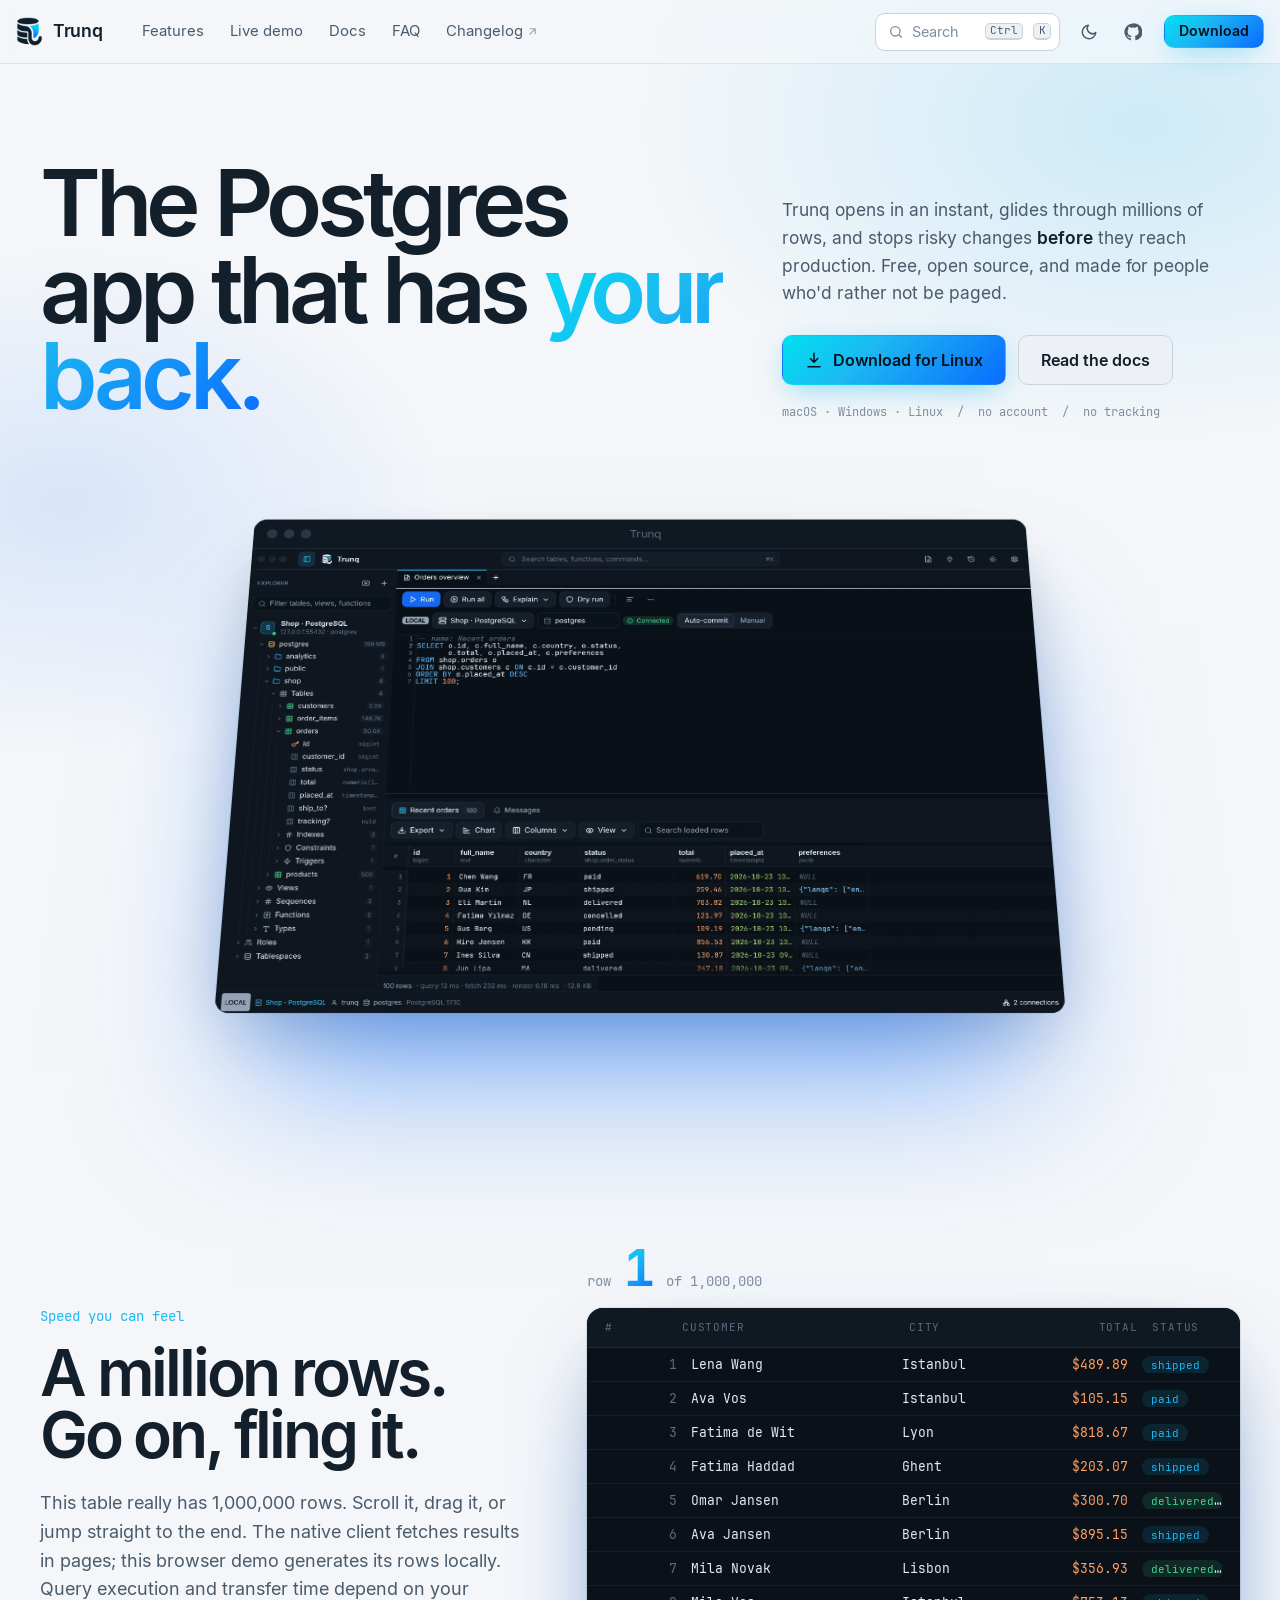
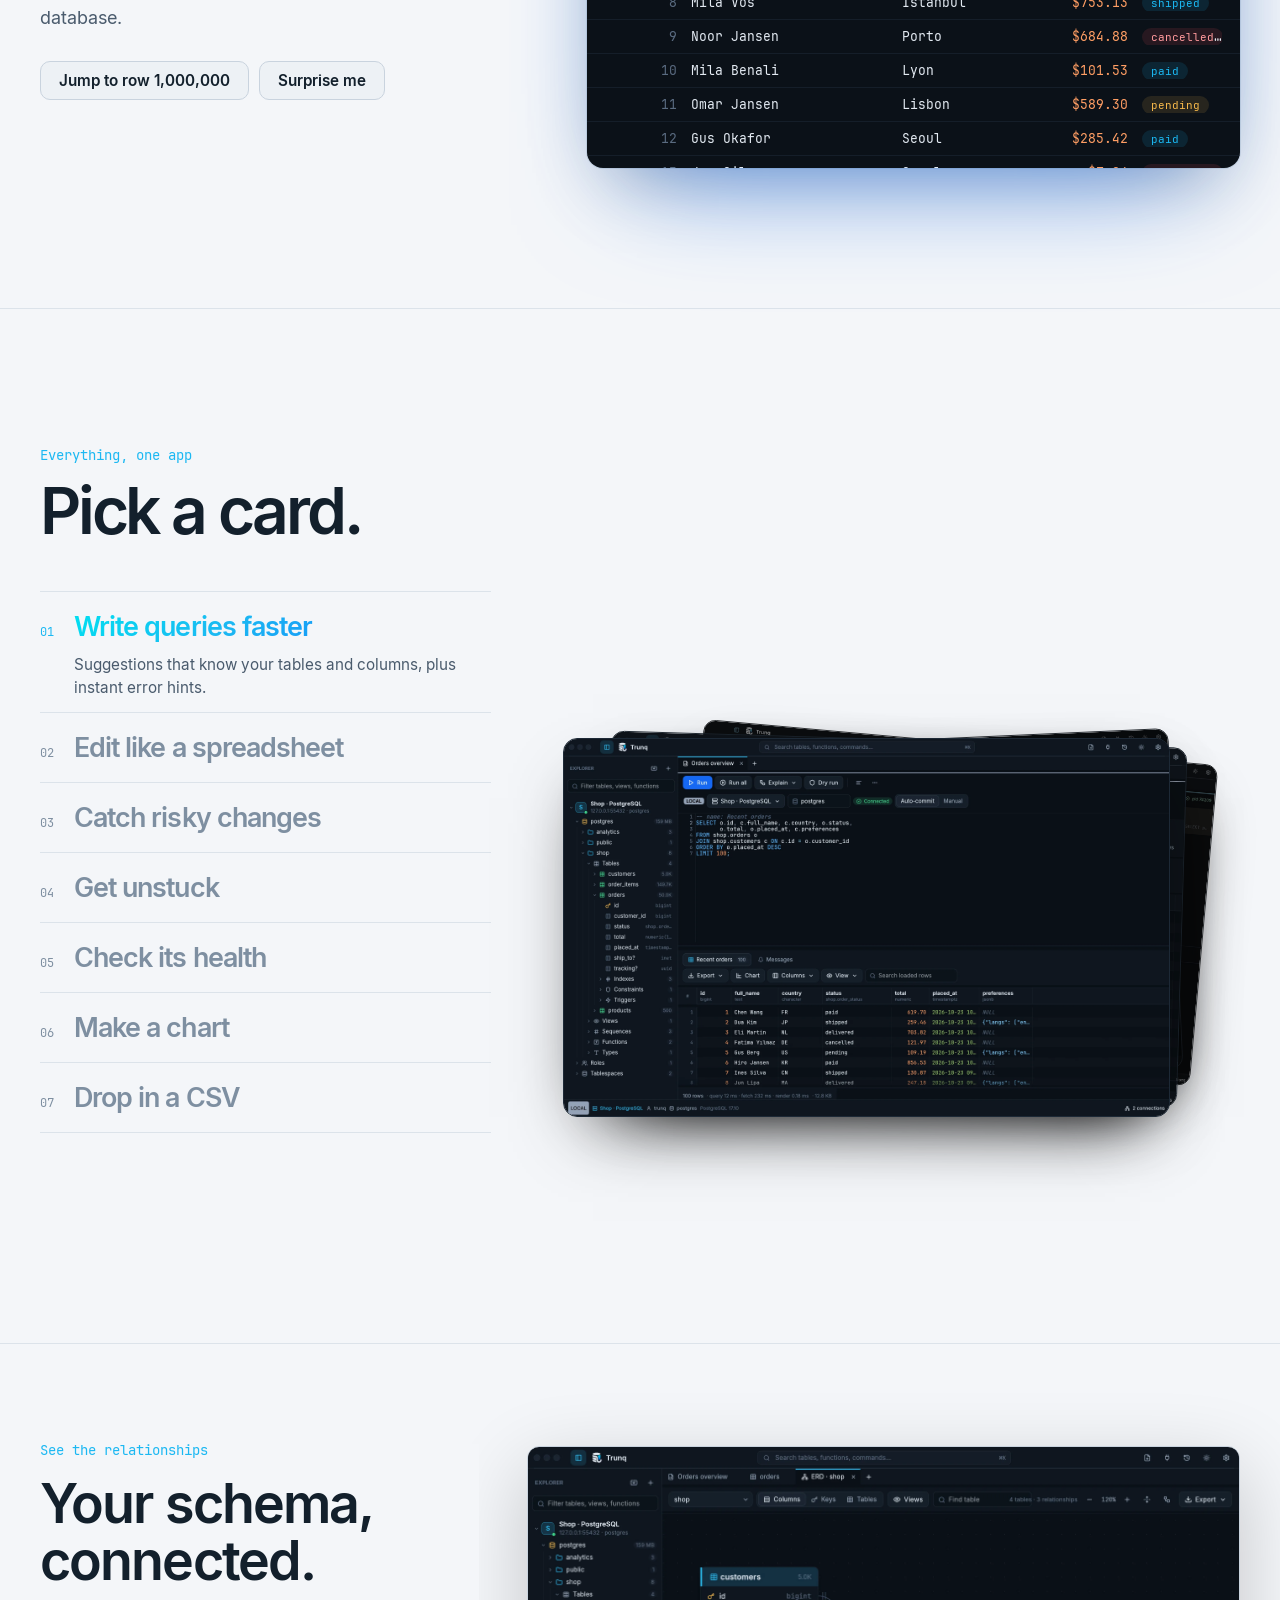
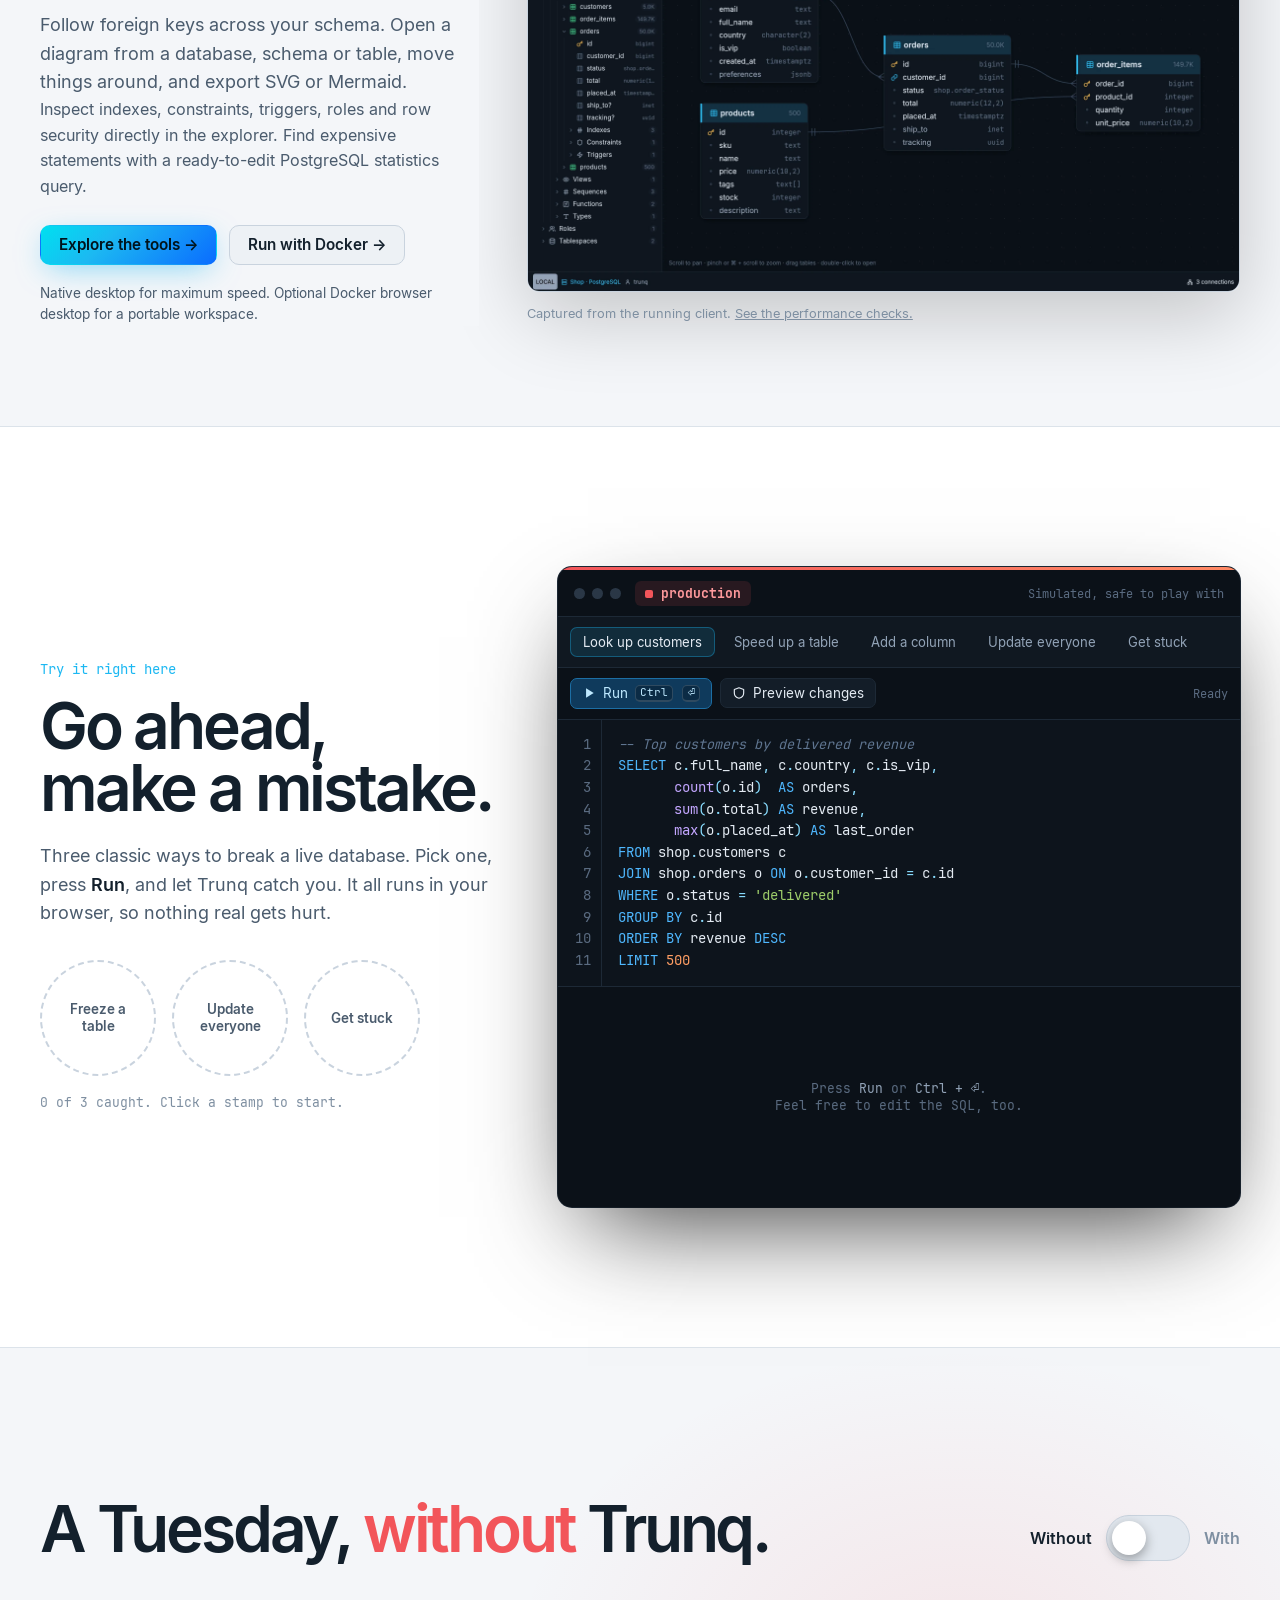
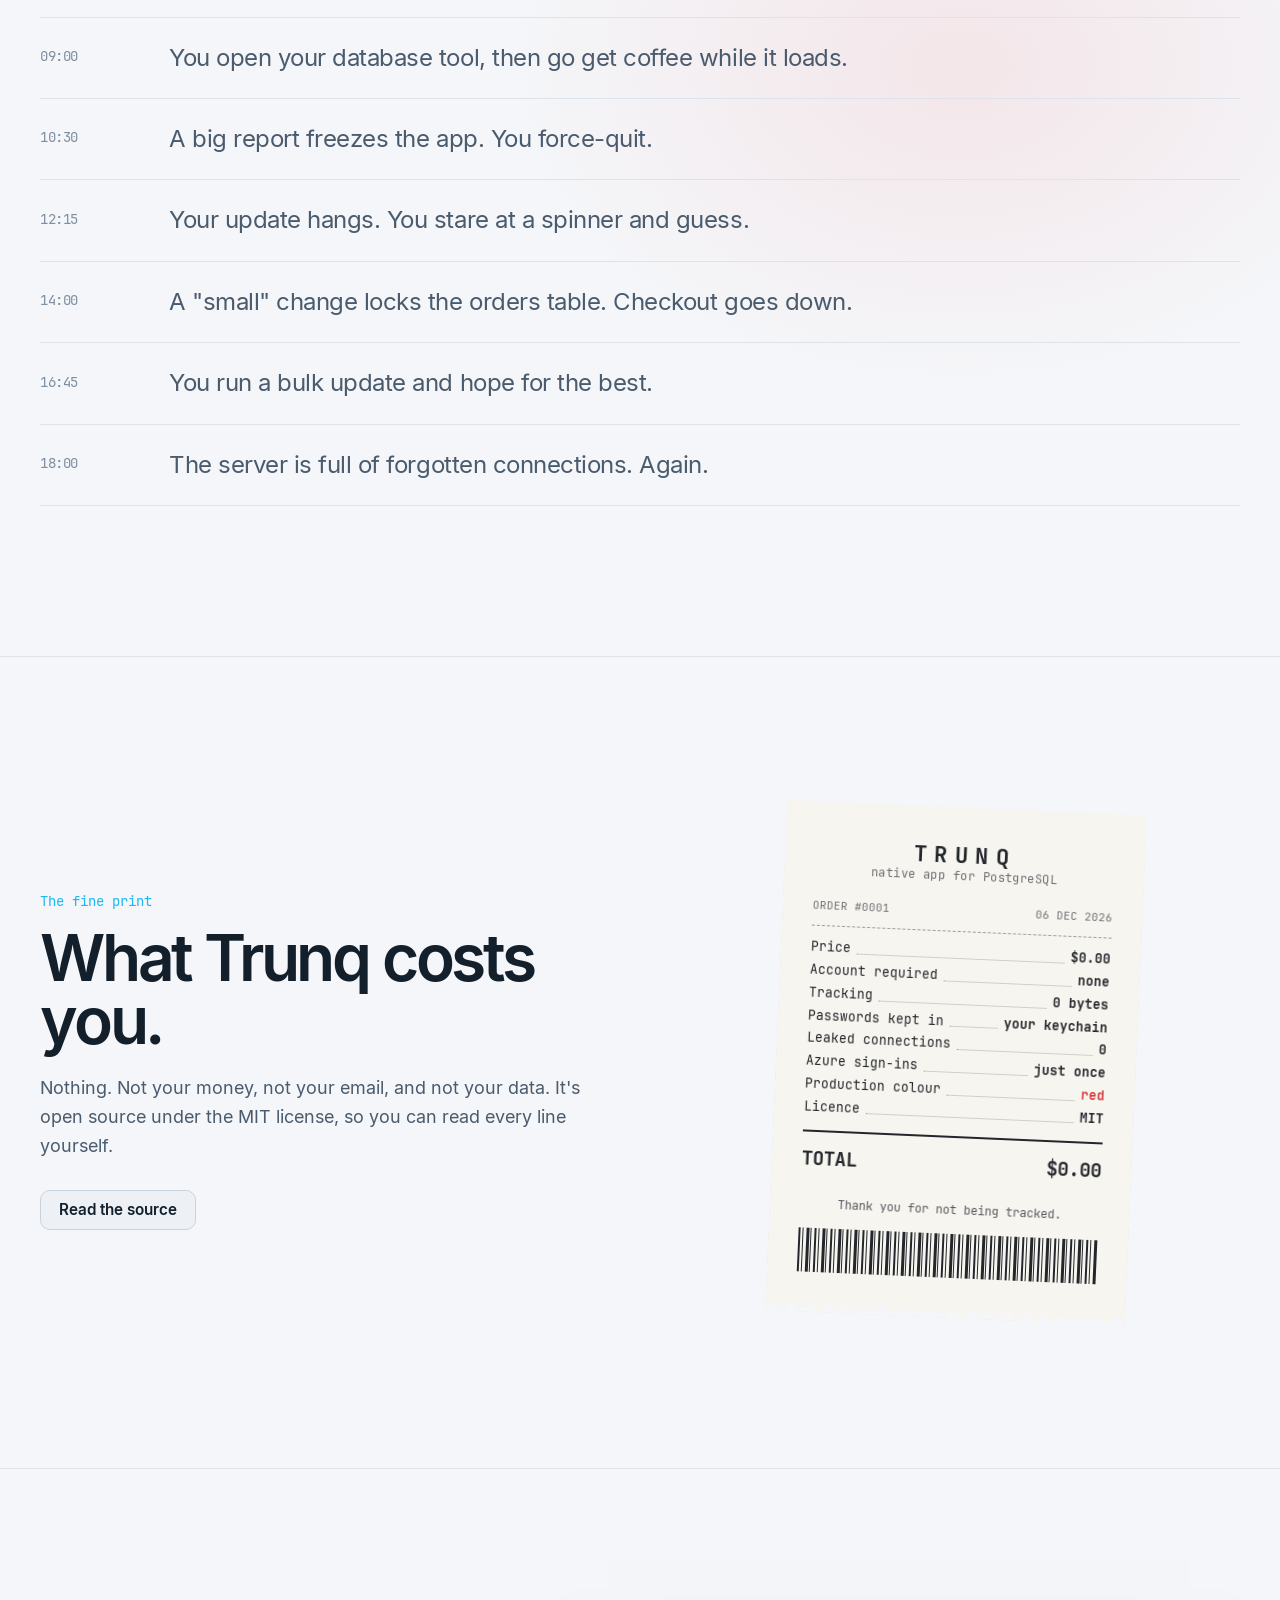
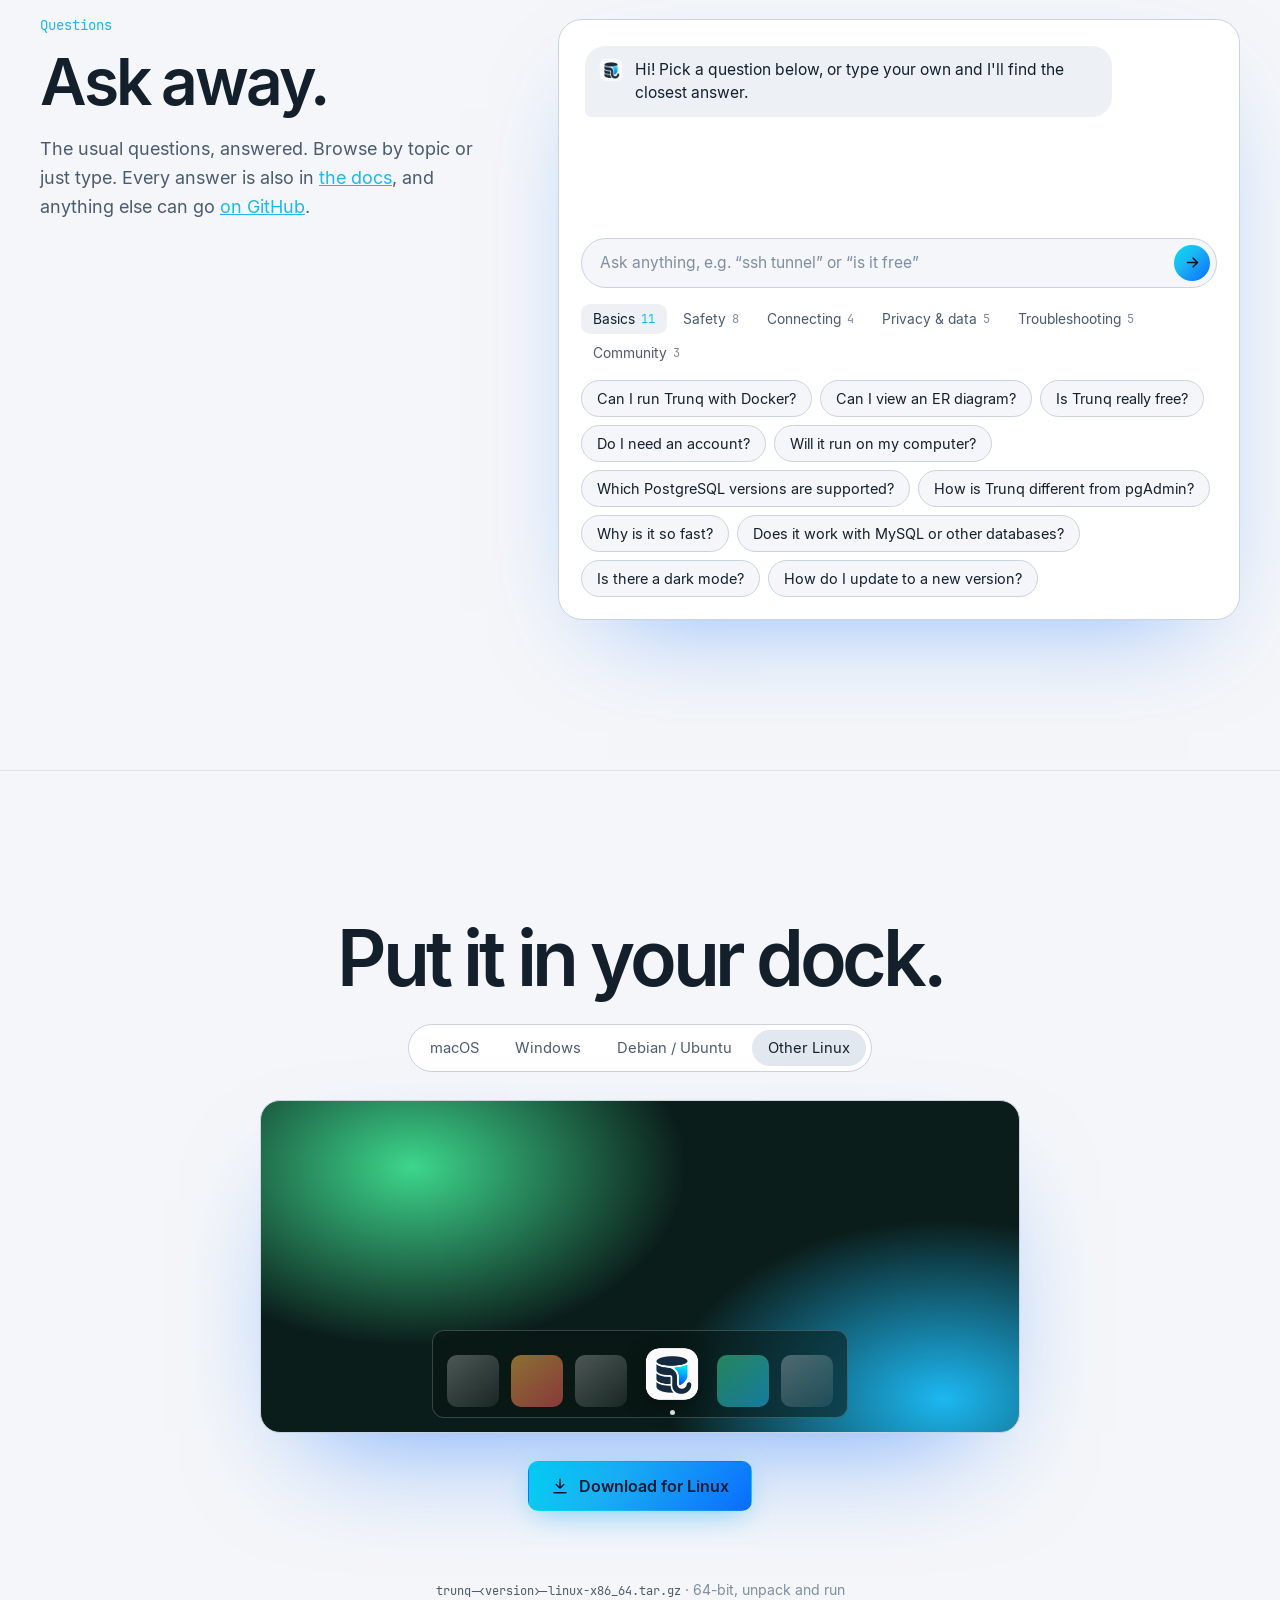
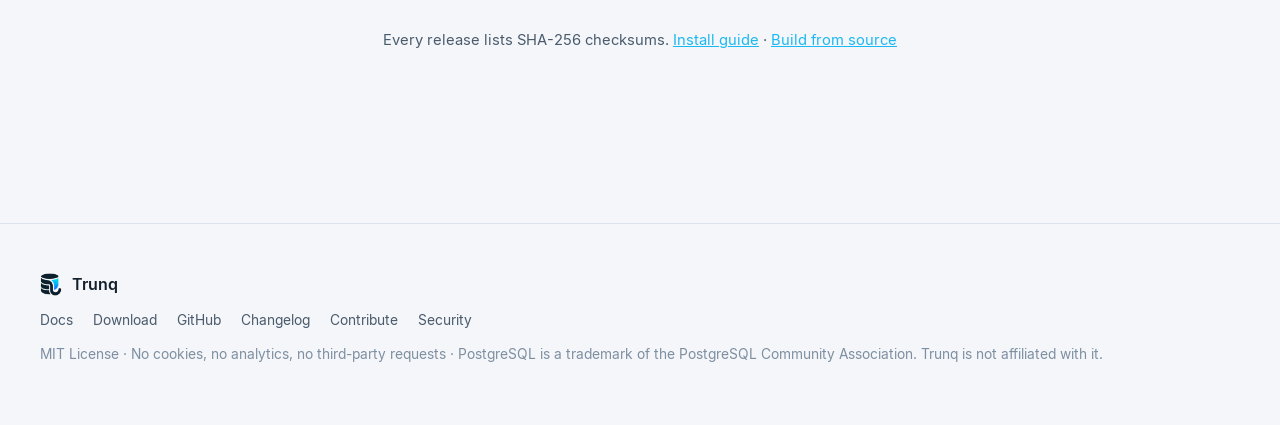
==== commit 9cace208: "docs: organize guides and verify handbook navigation in CI" ====
--- a/website/index.html
+++ b/website/index.html
@@ -17,8 +17,9 @@
   <link rel="stylesheet" href="styles.css">
   <script>
     (function () {
-      var t = localStorage.getItem("trunq-theme") ||
-        (matchMedia("(prefers-color-scheme: light)").matches ? "light" : "dark");
+      var t;
+      try { t = localStorage.getItem("trunq-theme"); } catch {}
+      if (t !== "light" && t !== "dark") t = matchMedia("(prefers-color-scheme: light)").matches ? "light" : "dark";
       document.documentElement.dataset.theme = t;
       document.documentElement.classList.add("js");
     })();
@@ -379,7 +380,7 @@
     <div class="palette__search">
       <svg viewBox="0 0 24 24" aria-hidden="true"><circle cx="11" cy="11" r="7"/><path d="m20 20-3.5-3.5"/></svg>
       <input type="text" data-palette-input placeholder="Search pages, docs, downloads…" aria-label="Search" role="combobox" aria-expanded="true" aria-controls="palette-list" aria-autocomplete="list">
-      <kbd>esc</kbd>
+      <button class="palette__close" type="button" data-close-palette aria-label="Close search">Esc</button>
     </div>
     <ul class="palette__list" id="palette-list" role="listbox" data-palette-list></ul>
   </div>
--- a/website/styles.css
+++ b/website/styles.css
@@ -699,7 +699,10 @@
   animation: pop .18s ease both;
 }
 .palette__search { display: flex; align-items: center; gap: 12px; padding: 16px 18px; border-bottom: 1px solid var(--line); color: var(--faint); }
-.palette__search input { flex: 1; border: 0; outline: none; background: none; color: var(--text); font: 400 1.05rem var(--font); }
+.palette__search input { flex: 1; min-width: 0; border: 0; outline: none; background: none; color: var(--text); font: 400 1.05rem var(--font); }
+.palette__search > svg { flex-shrink: 0; }
+.palette__close { flex-shrink: 0; padding: 4px 7px; border: 1px solid var(--line-2); border-radius: 5px; background: var(--bg-2); color: var(--dim); font: .7rem var(--mono); cursor: pointer; }
+.palette__close:hover { color: var(--text); border-color: var(--cyan); }
 .palette__list { list-style: none; margin: 0; padding: 8px; max-height: min(420px, 60vh); overflow: auto; }
 .palette__group { padding: 10px 12px 6px; font: 500 .72rem var(--mono); color: var(--faint); text-transform: uppercase; letter-spacing: .06em; }
 .palette__item { display: flex; align-items: center; gap: 12px; padding: 10px 12px; border-radius: 8px; cursor: pointer; color: var(--dim); }
@@ -736,6 +739,16 @@
 .docs { display: grid; grid-template-columns: 250px minmax(0, 1fr) 210px; gap: 56px; width: min(1320px, 100% - 48px); margin: 0 auto; }
 .docs__side, .docs__toc { position: sticky; top: var(--bar-h); align-self: start; max-height: calc(100vh - var(--bar-h)); overflow: auto; padding: 36px 0 40px; scrollbar-width: thin; }
 .docs__menu > summary { display: none; }
+.docs__search { display: flex; align-items: center; justify-content: space-between; gap: 8px; width: 100%; margin: 0 0 24px; padding: 10px 12px; border: 1px solid var(--line-2); border-radius: 8px; background: var(--bg-1); color: var(--dim); text-align: left; font: .82rem var(--font); cursor: pointer; }
+.docs__search:hover { color: var(--text); border-color: var(--cyan); }
+.docs__search > span:last-child { display: flex; gap: 3px; white-space: nowrap; }
+.docs__reading { margin: 30px 12px 18px; }
+.docs__reading label { display: block; margin-bottom: 10px; font-size: .78rem; color: var(--faint); }
+.docs__reading progress { display: block; width: 100%; height: 4px; border: 0; border-radius: 4px; background: var(--line); accent-color: var(--cyan); }
+.docs__reading progress::-webkit-progress-bar { border-radius: 4px; background: var(--line); }
+.docs__reading progress::-webkit-progress-value { border-radius: 4px; background: var(--grad); }
+.docs__toc .docs__help { margin: 0 12px; padding: 12px 0; border-top: 1px solid var(--line); font-size: .8rem; }
+.docs__toc .docs__help::before { display: none; }
 .sidenav { display: grid; gap: 1px; }
 .sidenav p { margin: 22px 0 6px; padding: 0 12px; font: 600 .74rem var(--mono); text-transform: uppercase; letter-spacing: .07em; color: var(--faint); }
 .sidenav p:first-child { margin-top: 0; }
@@ -766,6 +779,8 @@
 .doc li { min-width: 0; }
 .doc p > code, .doc li > code, .doc dd > code { overflow-wrap: anywhere; }
 .doc__lede { font-size: 1.15rem; max-width: 62ch; }
+.doc .doc__meta { display: flex; flex-wrap: wrap; gap: 8px; margin: 22px 0; font: .72rem var(--mono); }
+.doc__meta span { padding: 5px 9px; border: 1px solid var(--line); border-radius: 6px; background: var(--bg-1); }
 .doc__cards { display: grid; grid-template-columns: repeat(3, minmax(0, 1fr)); gap: 12px; margin-top: 30px; }
 .doc__cards a { display: grid; gap: 6px; padding: 18px; border-radius: 12px; background: var(--bg-1); border: 1px solid var(--line); text-decoration: none; transition: border-color .2s, transform .2s; }
 .doc__cards a:hover { border-color: var(--cyan); transform: translateY(-2px); }
@@ -787,7 +802,9 @@
 .codeblock pre { margin: 0; padding: 18px 20px; border-radius: 10px; background: var(--code-bg); color: var(--code-text); font-size: .84rem; line-height: 1.7; overflow-x: auto; border: 1px solid var(--code-line); }
 .codeblock .c { color: var(--cm); }
 .codeblock .copy { opacity: 0; transition: opacity .15s; }
+.codeblock.has-copy pre { padding-top: 46px; }
 .codeblock:hover .copy, .codeblock .copy:focus, .codeblock .copy.is-done { opacity: 1; }
+@media (hover: none) { .codeblock .copy { opacity: 1; } }
 
 .table-wrap { overflow-x: auto; margin: 16px 0 22px; border-radius: 10px; border: 1px solid var(--line); }
 .doc table { width: 100%; border-collapse: collapse; font-size: .9rem; }
@@ -849,6 +866,8 @@
   .docs__side { position: sticky; top: var(--bar-h); z-index: 20; max-height: none; overflow: visible; padding: 0; margin: 0 -24px; background: var(--glass); backdrop-filter: blur(14px); -webkit-backdrop-filter: blur(14px); border-bottom: 1px solid var(--line); }
   .docs__menu > summary { display: flex; align-items: center; gap: 10px; padding: 12px 24px; cursor: pointer; font-weight: 600; list-style: none; }
   .docs__menu > summary::-webkit-details-marker { display: none; }
+  .docs__menu > summary > span { overflow: hidden; text-overflow: ellipsis; white-space: nowrap; font-size: .78rem; font-weight: 400; color: var(--dim); margin-left: auto; }
+  .docs__menu .docs__search { width: calc(100% - 32px); margin: 4px 16px 12px; }
   .docs__menu > summary::before { content: "☰"; color: var(--cyan); }
   .docs__menu[open] .sidenav { max-height: 60vh; overflow: auto; padding: 4px 16px 18px; }
   .doc { padding-top: 32px; }
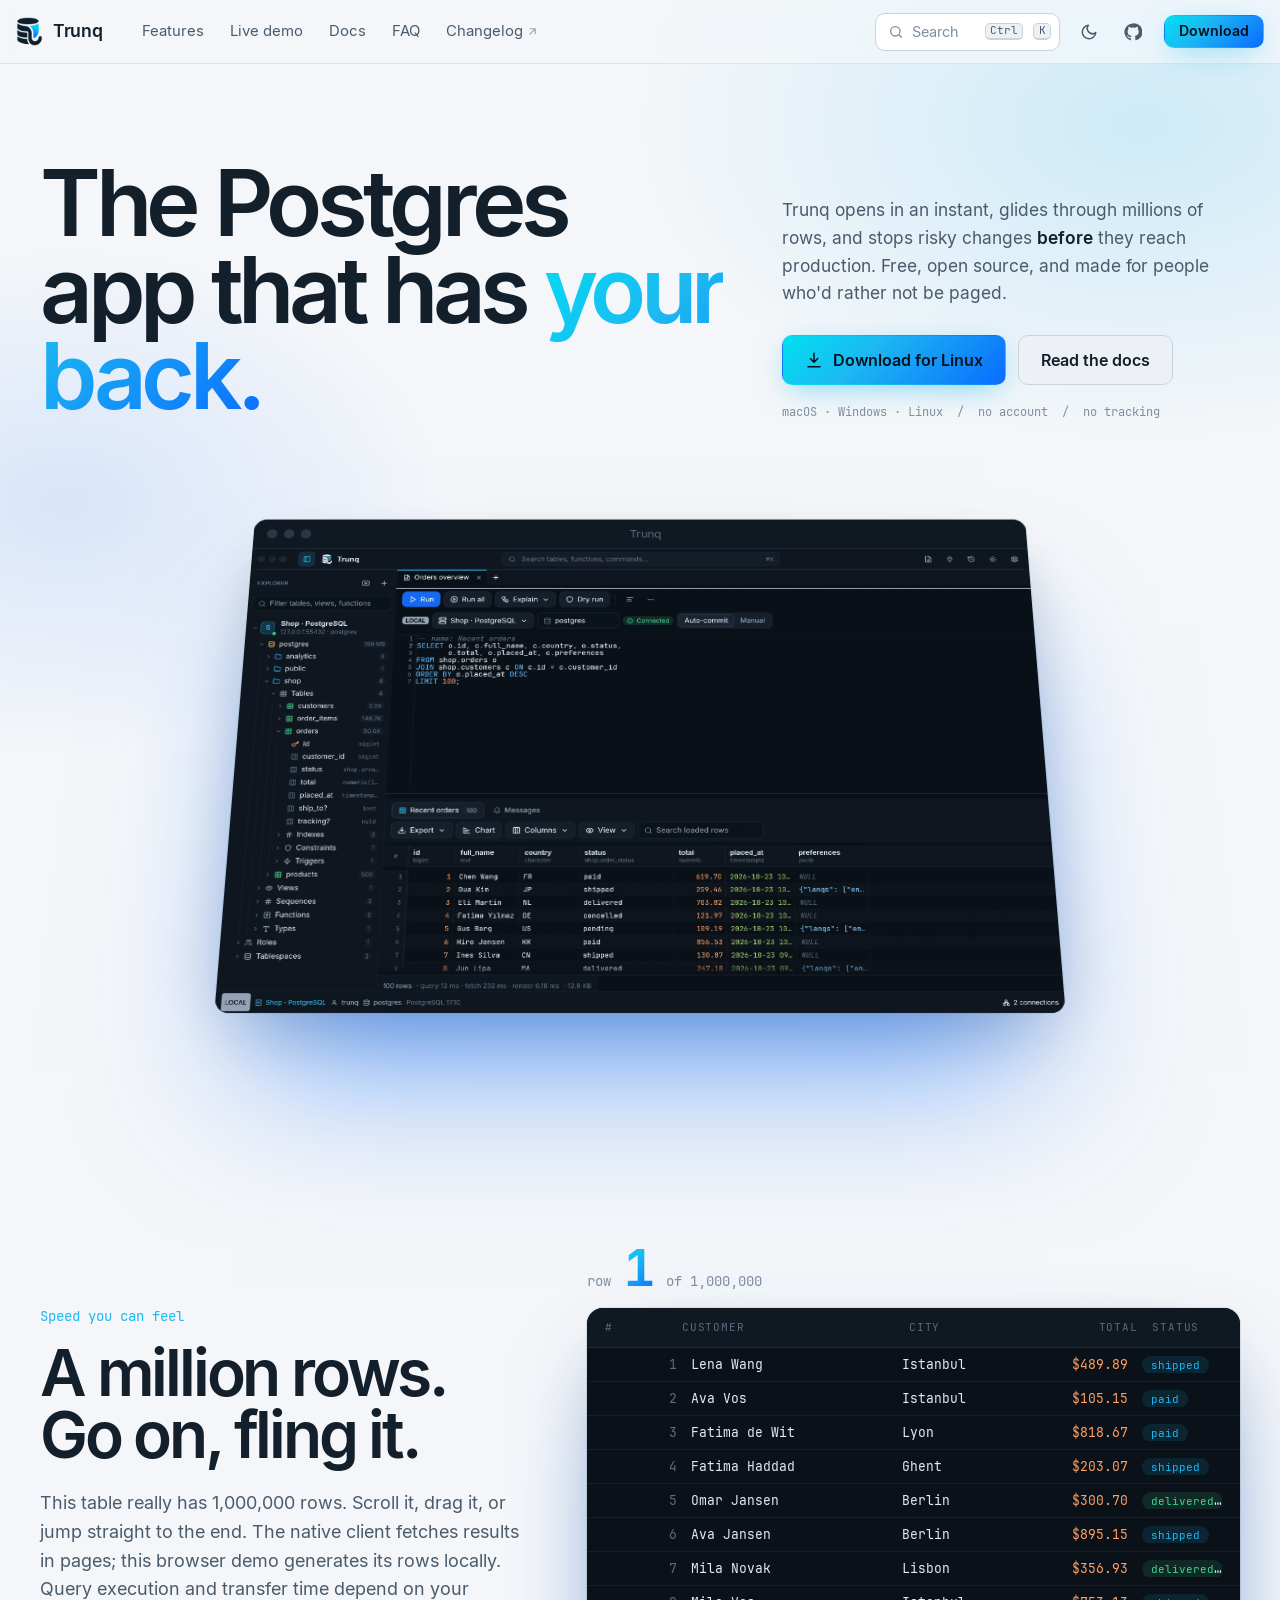
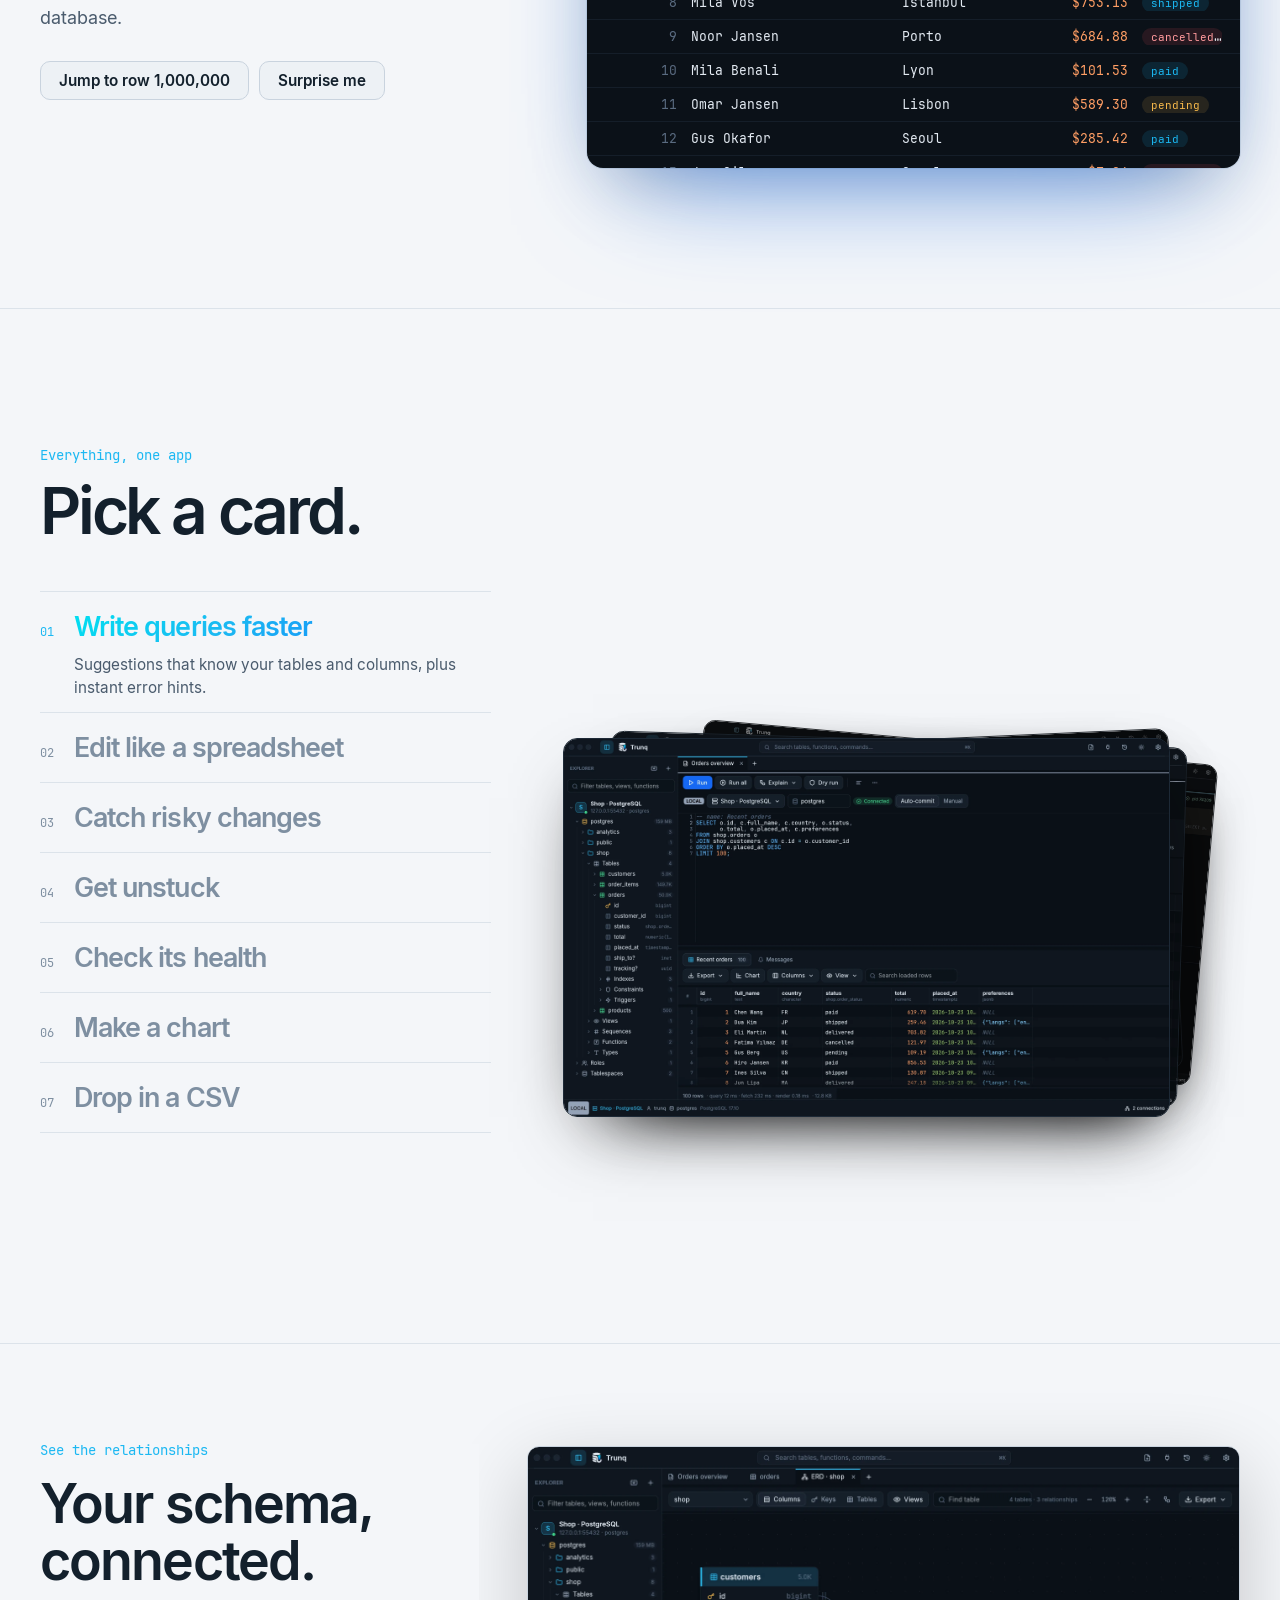
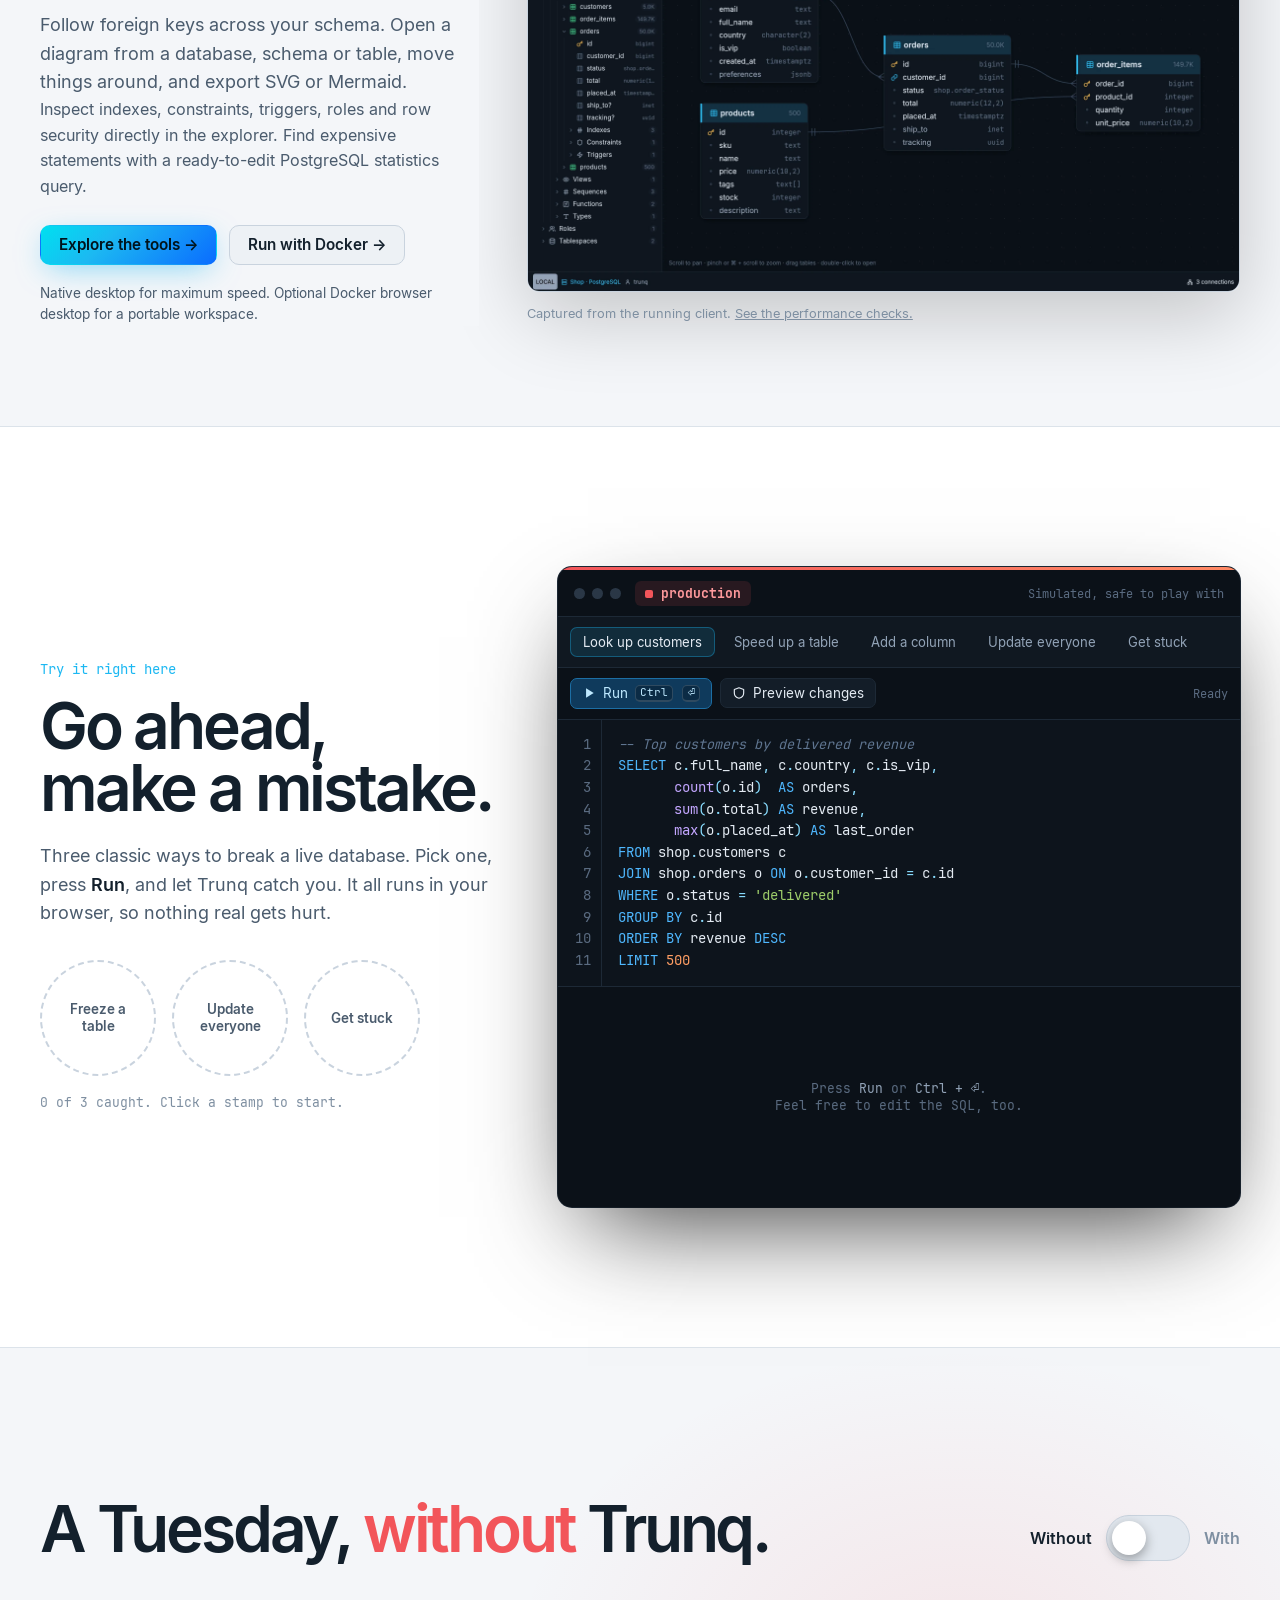
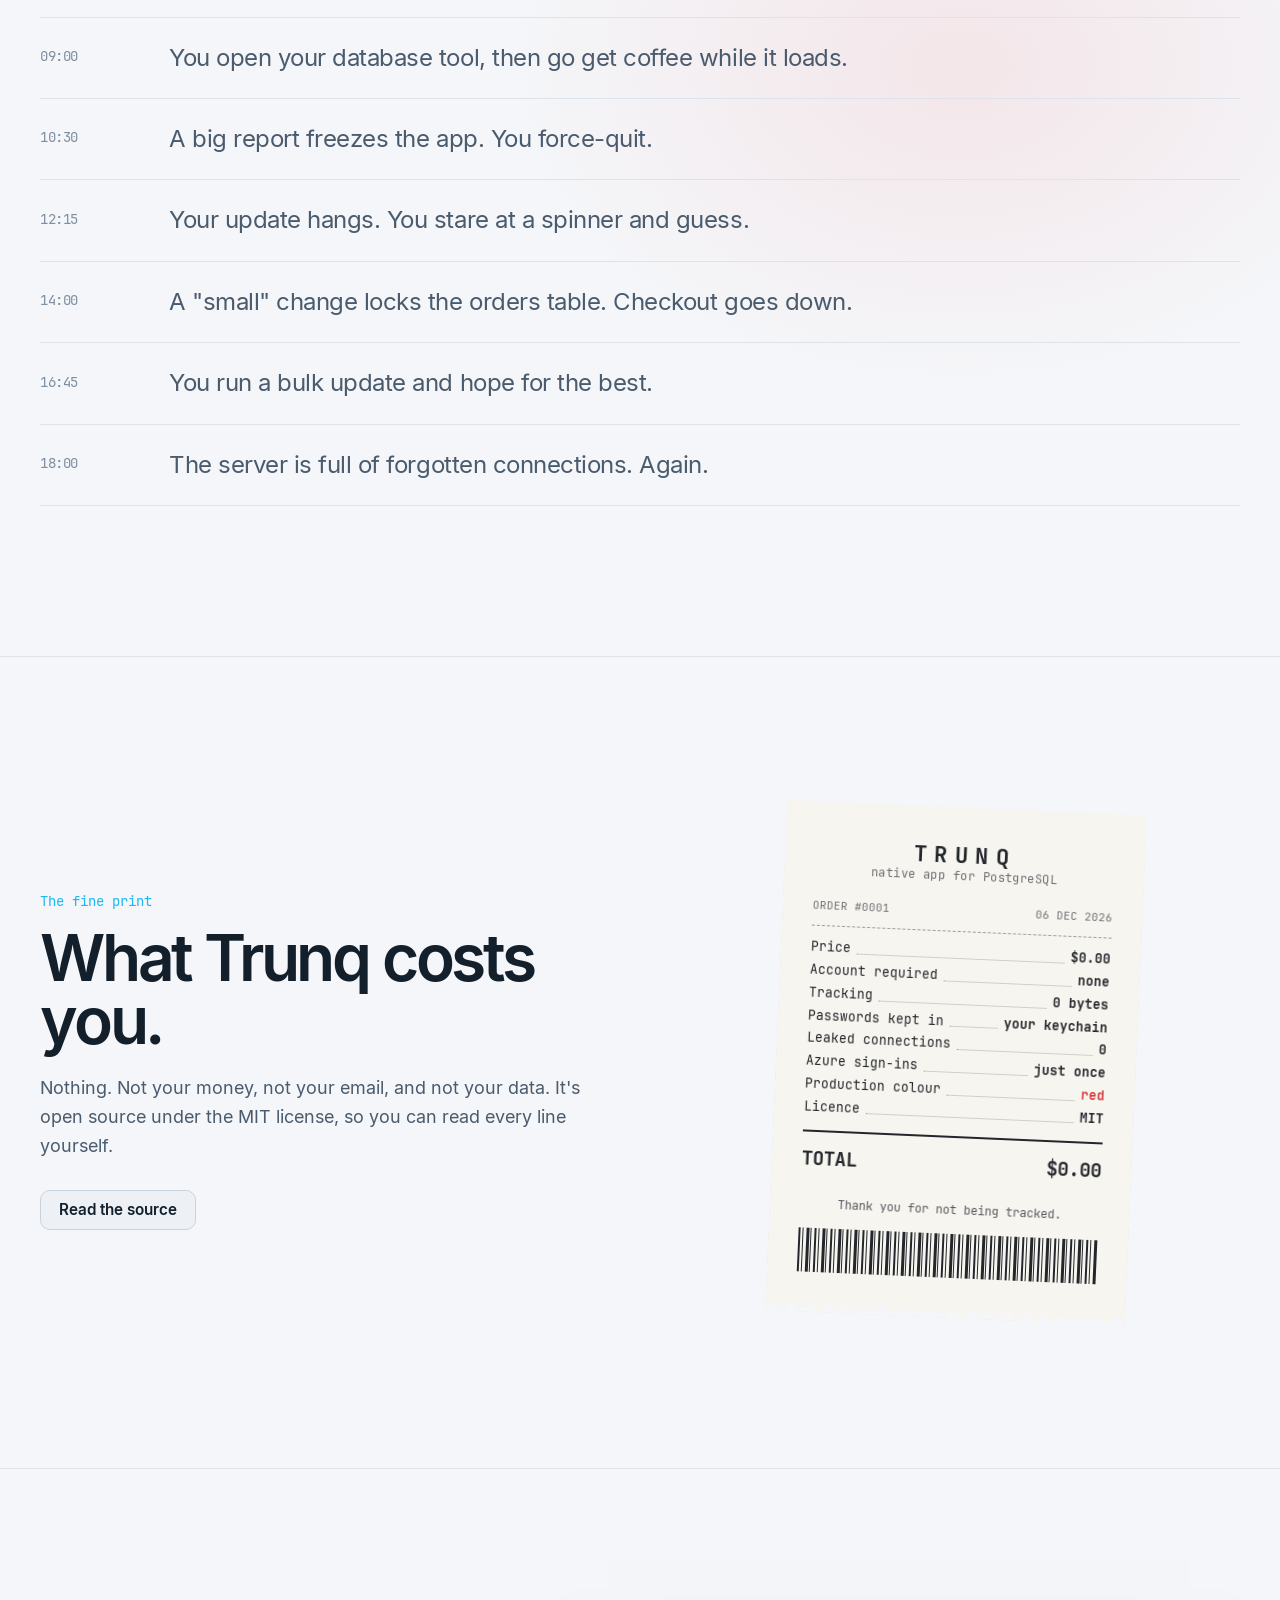
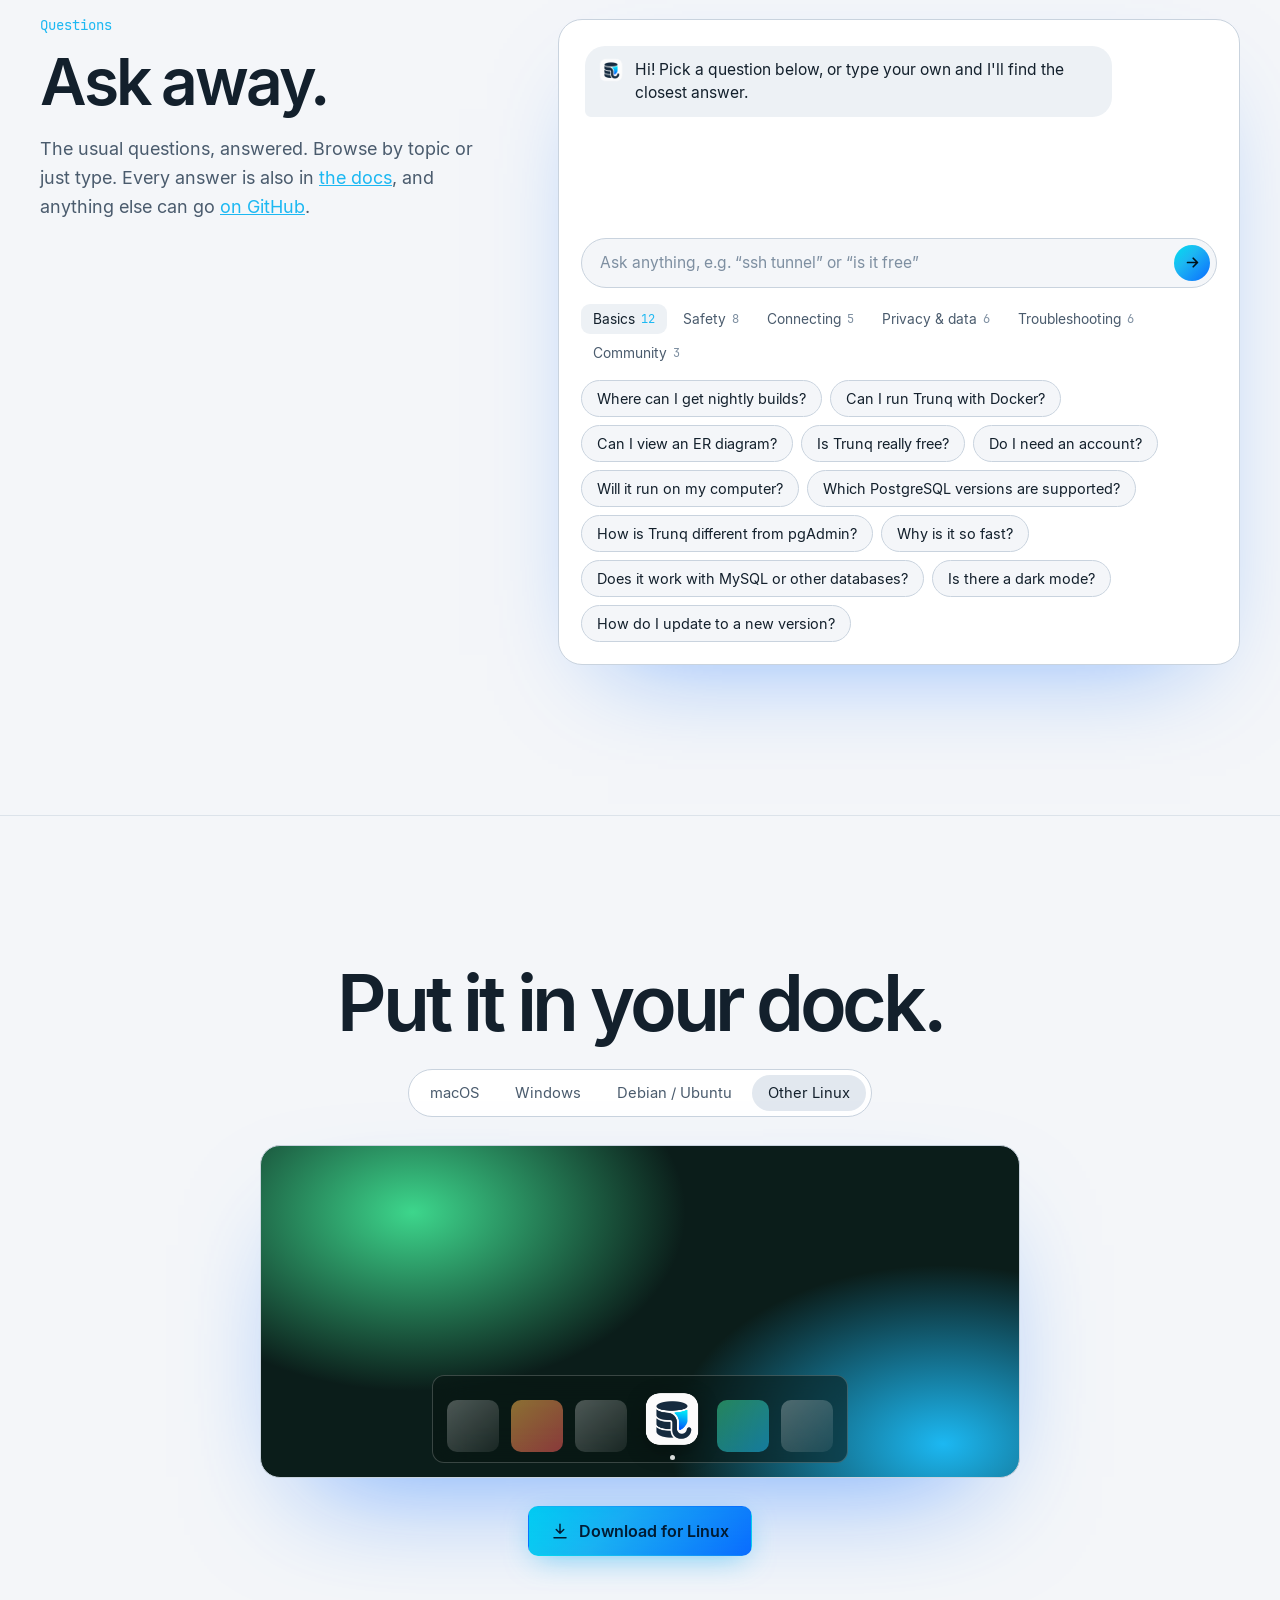
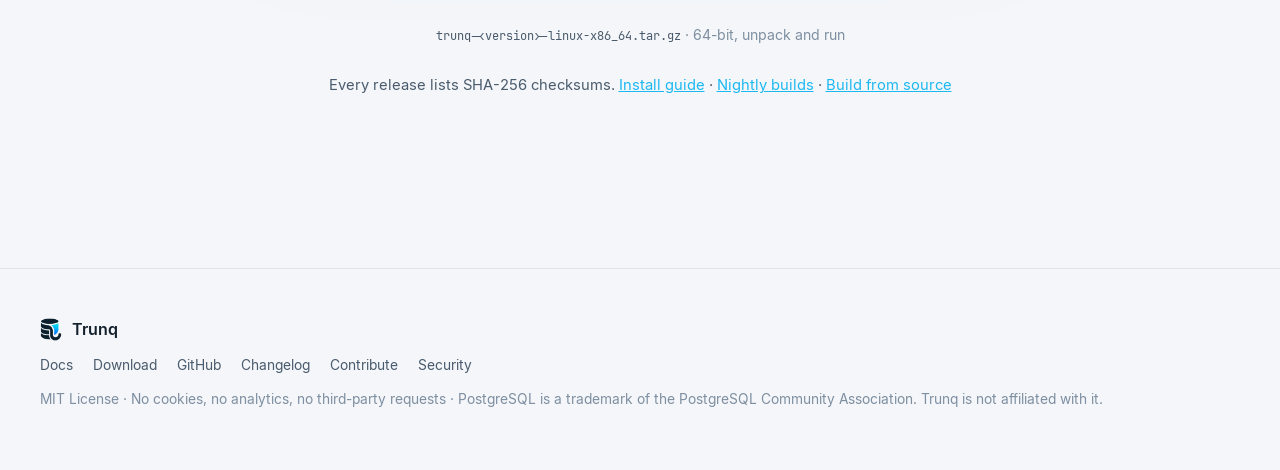
==== commit 6012852e: "docs: add connection, workspace and troubleshooting references" ====
--- a/website/index.html
+++ b/website/index.html
@@ -346,7 +346,7 @@
       <span data-dl-label>Download for macOS</span>
     </a>
     <p class="download__file"><code data-dl-file>Trunq-&lt;version&gt;-macos-universal.dmg</code> · <span data-dl-req>macOS 11 or newer, Apple Silicon &amp; Intel</span></p>
-    <p class="download__more">Every release lists SHA-256 checksums. <a href="docs/#install">Install guide</a> · <a href="docs/#build">Build from source</a></p>
+    <p class="download__more">Every release lists SHA-256 checksums. <a href="docs/#install">Install guide</a> · <a href="docs/#nightly-builds">Nightly builds</a> · <a href="docs/#build">Build from source</a></p>
   </div>
 </section>
 
